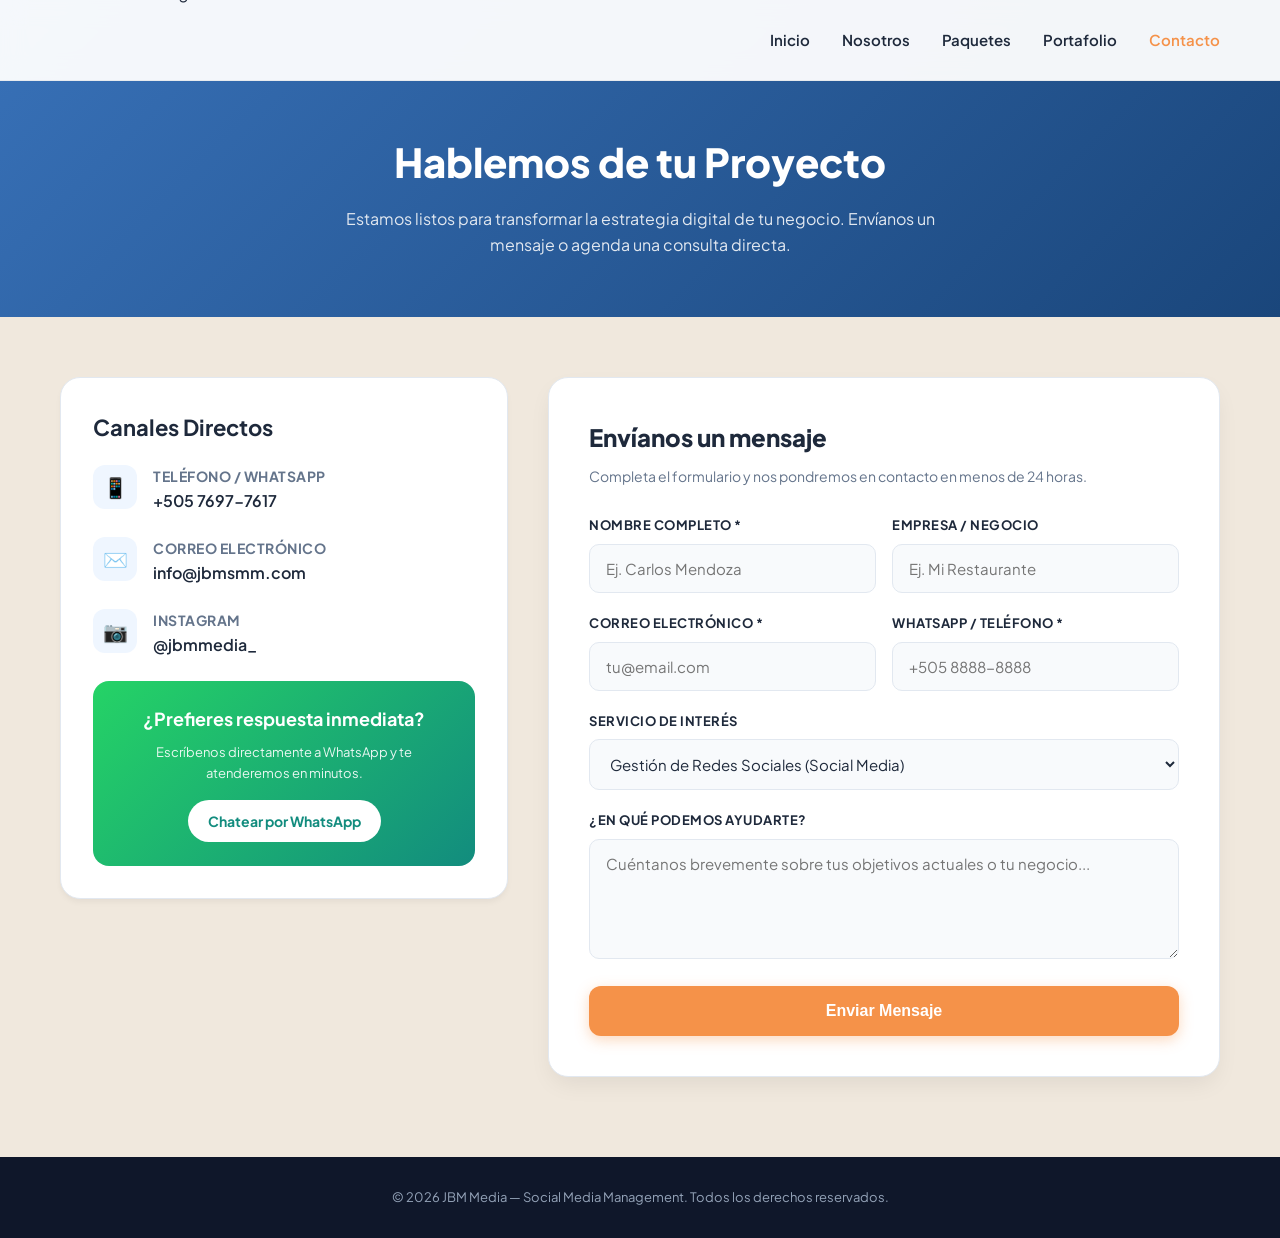
==== contacto.html @ c3848542 "Update contacto.html" ====
<!DOCTYPE html>
<html lang="es">
<head>
    <meta charset="UTF-8">
    <meta name="viewport" content="width=device-width, initial-scale=1.0, maximum-scale=1.0, user-scalable=no">
    <title>Contacto | JBM Media - Social Media Management</title>
    <!-- Google Fonts -->
    <link rel="preconnect" href="https://fonts.googleapis.com">
    <link rel="preconnect" href="https://fonts.gstatic.com" crossorigin>
    <link href="https://fonts.googleapis.com/css2?family=Plus+Jakarta+Sans:wght@300;400;500;600;700;800&display=swap" rel="stylesheet">
    
    <style>
        :root {
            --primary-blue: #3871B8;
            --dark-blue: #1A467B;
            --accent-orange: #F59249;
            --orange-hover: #E07A2E;
            --light-blue: #779FBF;
            --soft-cream: #FFFDD9;
            --sand-bg: #F0E8DD;
            --bg-white: #FFFFFF;
            --text-dark: #1E293B;
            --text-muted: #64748B;
            --shadow-sm: 0 4px 6px -1px rgba(0,0,0,0.05);
            --shadow-md: 0 10px 25px -5px rgba(0,0,0,0.08);
            --shadow-lg: 0 20px 30px -10px rgba(56, 113, 184, 0.15);
        }

        * {
            box-sizing: border-box;
            margin: 0;
            padding: 0;
        }

        html, body {
            width: 100%;
            max-width: 100%;
            overflow-x: hidden;
            scroll-behavior: smooth;
        }

        body {
            font-family: 'Plus Jakarta Sans', -apple-system, BlinkMacSystemFont, sans-serif;
            background-color: var(--sand-bg);
            color: var(--text-dark);
            line-height: 1.6;
        }

        a {
            text-decoration: none;
            color: inherit;
        }

        .container {
            width: 100%;
            max-width: 1200px;
            margin: 0 auto;
            padding: 0 20px;
        }

        /* NAVIGATION BAR */
        .navbar {
            background-color: rgba(255, 255, 255, 0.95);
            backdrop-filter: blur(12px);
            position: fixed;
            top: 0;
            left: 0;
            width: 100%;
            z-index: 1000;
            border-bottom: 1px solid rgba(0, 0, 0, 0.05);
            padding: 0;
            transition: all 0.4s ease-in-out;
        }

        .nav-container {
            display: flex;
            justify-content: space-between;
            align-items: center;
            height: 80px;
            transition: height 0.3s ease;
        }

        .brand-logo {
            display: flex;
            align-items: center;
            height: 100%;
            cursor: pointer;
        }

        .brand-logo img {
            height: 120px;
            width: auto;
            object-fit: contain;
            margin: -20px 0;
            transition: all 0.3s ease;
        }

        .nav-links {
            display: flex;
            gap: 32px;
            align-items: center;
            list-style: none;
        }

        .nav-links a {
            font-size: 15px;
            font-weight: 600;
            color: var(--text-dark);
            transition: all 0.3s ease;
        }

        .nav-links a:hover {
            color: var(--primary-blue);
        }

        .navbar.scrolled {
            background-color: rgba(26, 70, 123, 0.95);
            backdrop-filter: blur(10px);
            box-shadow: 0 4px 20px rgba(0, 0, 0, 0.2);
        }

        .navbar.scrolled .nav-container {
            height: 60px;
        }

        .navbar.scrolled .brand-logo img {
            height: 70px;
            margin: -5px 0;
        }

        .navbar.scrolled .nav-links a {
            color: #FFFFFF;
        }

        /* HERO HEADER */
        .contact-hero {
            background: linear-gradient(135deg, var(--primary-blue) 0%, var(--dark-blue) 100%);
            color: #FFFFFF;
            padding: 130px 0 60px;
            text-align: center;
        }

        .contact-hero h1 {
            font-size: 40px;
            font-weight: 800;
            margin-bottom: 12px;
        }

        .contact-hero p {
            font-size: 16px;
            color: #E2E8F0;
            max-width: 600px;
            margin: 0 auto;
        }

        /* CONTACT LAYOUT */
        .contact-section {
            padding: 60px 0 80px;
        }

        .contact-grid {
            display: grid;
            grid-template-columns: 1fr 1.5fr;
            gap: 40px;
            align-items: start;
        }

        .info-card {
            background-color: var(--bg-white);
            border-radius: 20px;
            padding: 32px;
            box-shadow: var(--shadow-sm);
            border: 1px solid #E2E8F0;
        }

        .info-card h3 {
            font-size: 22px;
            font-weight: 700;
            color: var(--text-dark);
            margin-bottom: 20px;
        }

        .info-item {
            display: flex;
            align-items: flex-start;
            gap: 16px;
            margin-bottom: 24px;
        }

        .info-icon {
            width: 44px;
            height: 44px;
            background-color: #EFF6FF;
            color: var(--primary-blue);
            border-radius: 12px;
            display: flex;
            align-items: center;
            justify-content: center;
            font-size: 20px;
            flex-shrink: 0;
        }

        .info-text h4 {
            font-size: 14px;
            color: var(--text-muted);
            text-transform: uppercase;
            letter-spacing: 0.5px;
        }

        .info-text a, .info-text p {
            font-size: 16px;
            font-weight: 600;
            color: var(--text-dark);
        }

        .info-text a:hover {
            color: var(--primary-blue);
        }

        .whatsapp-banner {
            background: linear-gradient(135deg, #25D366 0%, #128C7E 100%);
            color: #FFFFFF;
            padding: 24px;
            border-radius: 16px;
            margin-top: 24px;
            text-align: center;
        }

        .whatsapp-banner h4 {
            font-size: 18px;
            font-weight: 700;
            margin-bottom: 8px;
        }

        .whatsapp-banner p {
            font-size: 13px;
            margin-bottom: 16px;
            opacity: 0.9;
        }

        .btn-whatsapp {
            background-color: #FFFFFF;
            color: #128C7E;
            font-weight: 700;
            padding: 10px 20px;
            border-radius: 50px;
            display: inline-block;
            font-size: 14px;
            transition: transform 0.2s;
        }

        .btn-whatsapp:hover {
            transform: scale(1.03);
        }

        /* FORM */
        .form-card {
            background-color: var(--bg-white);
            border-radius: 20px;
            padding: 40px;
            box-shadow: var(--shadow-md);
            border: 1px solid #E2E8F0;
        }

        .form-card h3 {
            font-size: 24px;
            font-weight: 800;
            margin-bottom: 8px;
            color: var(--text-dark);
        }

        .form-card p {
            color: var(--text-muted);
            font-size: 14px;
            margin-bottom: 28px;
        }

        .form-group {
            margin-bottom: 20px;
        }

        .form-group label {
            display: block;
            font-size: 13px;
            font-weight: 700;
            color: var(--text-dark);
            margin-bottom: 8px;
            text-transform: uppercase;
            letter-spacing: 0.5px;
        }

        .form-control {
            width: 100%;
            padding: 14px 16px;
            border: 1.5px solid #E2E8F0;
            border-radius: 10px;
            font-size: 15px;
            font-family: inherit;
            color: var(--text-dark);
            background-color: #F8FAFC;
            transition: all 0.25s ease;
        }

        .form-control:focus {
            outline: none;
            border-color: var(--primary-blue);
            background-color: #FFFFFF;
            box-shadow: 0 0 0 4px rgba(56, 113, 184, 0.1);
        }

        textarea.form-control {
            resize: vertical;
            min-height: 120px;
        }

        .form-row {
            display: grid;
            grid-template-columns: 1fr 1fr;
            gap: 16px;
        }

        .btn-submit {
            width: 100%;
            background-color: var(--accent-orange);
            color: #FFFFFF;
            font-weight: 700;
            font-size: 16px;
            padding: 16px;
            border-radius: 12px;
            border: none;
            cursor: pointer;
            transition: all 0.25s ease;
            box-shadow: 0 4px 14px rgba(245, 146, 73, 0.35);
        }

        .btn-submit:hover {
            background-color: var(--orange-hover);
            transform: translateY(-2px);
        }

        /* FOOTER */
        .footer {
            background-color: #0F172A;
            color: #94A3B8;
            padding: 30px 0;
            font-size: 13px;
            text-align: center;
        }

        @media (max-width: 768px) {
            .contact-hero h1 { font-size: 28px; }
            .contact-grid { grid-template-columns: 1fr; gap: 24px; }
            .form-row { grid-template-columns: 1fr; }
            .nav-links { display: none; }
        }
    </style>
</head>
<body>

    <!-- NAVBAR -->
    <nav class="navbar">
        <div class="container nav-container">
            <!-- LOGO: CLIC REDIRIGE AL INICIO -->
            <a href="index.html" class="brand-logo">
                <img src="https://lh3.googleusercontent.com/d/1kuGjd7Asx6DBSkwkhBo2AFdy-rX-raOz" alt="JBM Media Logo">
            </a>
            <ul class="nav-links">
                <li><a href="index.html">Inicio</a></li>
                <li><a href="index.html#nosotros">Nosotros</a></li>
                <li><a href="paquetes.html">Paquetes</a></li>
                <li><a href="index.html#portafolio">Portafolio</a></li>
                <li><a href="contacto.html" style="color: var(--accent-orange);">Contacto</a></li>
            </ul>
        </div>
    </nav>

    <!-- HERO HEADER -->
    <section class="contact-hero">
        <div class="container">
            <h1>Hablemos de tu Proyecto</h1>
            <p>Estamos listos para transformar la estrategia digital de tu negocio. Envíanos un mensaje o agenda una consulta directa.</p>
        </div>
    </section>

    <!-- CONTACT MAIN SECTION -->
    <section class="contact-section">
        <div class="container">
            <div class="contact-grid">
                
                <!-- INFORMACIÓN -->
                <div class="info-card">
                    <h3>Canales Directos</h3>
                    
                    <div class="info-item">
                        <div class="info-icon">📱</div>
                        <div class="info-text">
                            <h4>Teléfono / WhatsApp</h4>
                            <a href="https://wa.me/50576977617" target="_blank">+505 7697-7617</a>
                        </div>
                    </div>

                    <div class="info-item">
                        <div class="info-icon">✉️</div>
                        <div class="info-text">
                            <h4>Correo Electrónico</h4>
                            <a href="mailto:info@jbmsmm.com">info@jbmsmm.com</a>
                        </div>
                    </div>

                    <div class="info-item">
                        <div class="info-icon">📷</div>
                        <div class="info-text">
                            <h4>Instagram</h4>
                            <a href="https://www.instagram.com/jbmmedia_/" target="_blank">@jbmmedia_</a>
                        </div>
                    </div>

                    <div class="whatsapp-banner">
                        <h4>¿Prefieres respuesta inmediata?</h4>
                        <p>Escríbenos directamente a WhatsApp y te atenderemos en minutos.</p>
                        <a href="https://wa.me/50576977617" target="_blank" class="btn-whatsapp">
                            Chatear por WhatsApp
                        </a>
                    </div>
                </div>

                <!-- FORMULARIO -->
                <div class="form-card">
                    <h3>Envíanos un mensaje</h3>
                    <p>Completa el formulario y nos pondremos en contacto en menos de 24 horas.</p>

                    <form action="https://formsubmit.co/info@jbmsmm.com" method="POST">
                        <input type="hidden" name="_captcha" value="false">
                        <input type="hidden" name="_subject" value="📩 Nuevo mensaje desde la Web de JBM Media">

                        <div class="form-row">
                            <div class="form-group">
                                <label for="nombre">Nombre Completo *</label>
                                <input type="text" id="nombre" name="Nombre" class="form-control" placeholder="Ej. Carlos Mendoza" required>
                            </div>
                            <div class="form-group">
                                <label for="empresa">Empresa / Negocio</label>
                                <input type="text" id="empresa" name="Empresa" class="form-control" placeholder="Ej. Mi Restaurante">
                            </div>
                        </div>

                        <div class="form-row">
                            <div class="form-group">
                                <label for="email">Correo Electrónico *</label>
                                <input type="email" id="email" name="Email" class="form-control" placeholder="tu@email.com" required>
                            </div>
                            <div class="form-group">
                                <label for="telefono">WhatsApp / Teléfono *</label>
                                <input type="tel" id="telefono" name="Telefono" class="form-control" placeholder="+505 8888-8888" required>
                            </div>
                        </div>

                        <div class="form-group">
                            <label for="servicio">Servicio de Interés</label>
                            <select id="servicio" name="Servicio" class="form-control">
                                <option value="Social Media Management">Gestión de Redes Sociales (Social Media)</option>
                                <option value="Produccion Audiovisual">Producción de Video & Reels</option>
                                <option value="Branding e Identidad">Branding & Diseño de Marca</option>
                                <option value="Asesoria Estrategica">Asesoría / Consultoría Digital</option>
                            </select>
                        </div>

                        <div class="form-group">
                            <label for="mensaje">¿En qué podemos ayudarte?</label>
                            <textarea id="mensaje" name="Mensaje" class="form-control" placeholder="Cuéntanos brevemente sobre tus objetivos actuales o tu negocio..."></textarea>
                        </div>

                        <button type="submit" class="btn-submit">Enviar Mensaje</button>
                    </form>
                </div>

            </div>
        </div>
    </section>

    <!-- FOOTER -->
    <footer class="footer">
        <div class="container">
            <p>© 2026 JBM Media — Social Media Management. Todos los derechos reservados.</p>
        </div>
    </footer>

    <script>
        window.addEventListener('scroll', () => {
            const navbar = document.querySelector('.navbar');
            if (window.scrollY > 40) {
                navbar.classList.add('scrolled');
            } else {
                navbar.classList.remove('scrolled');
            }
        });
    </script>
</body>
</html>
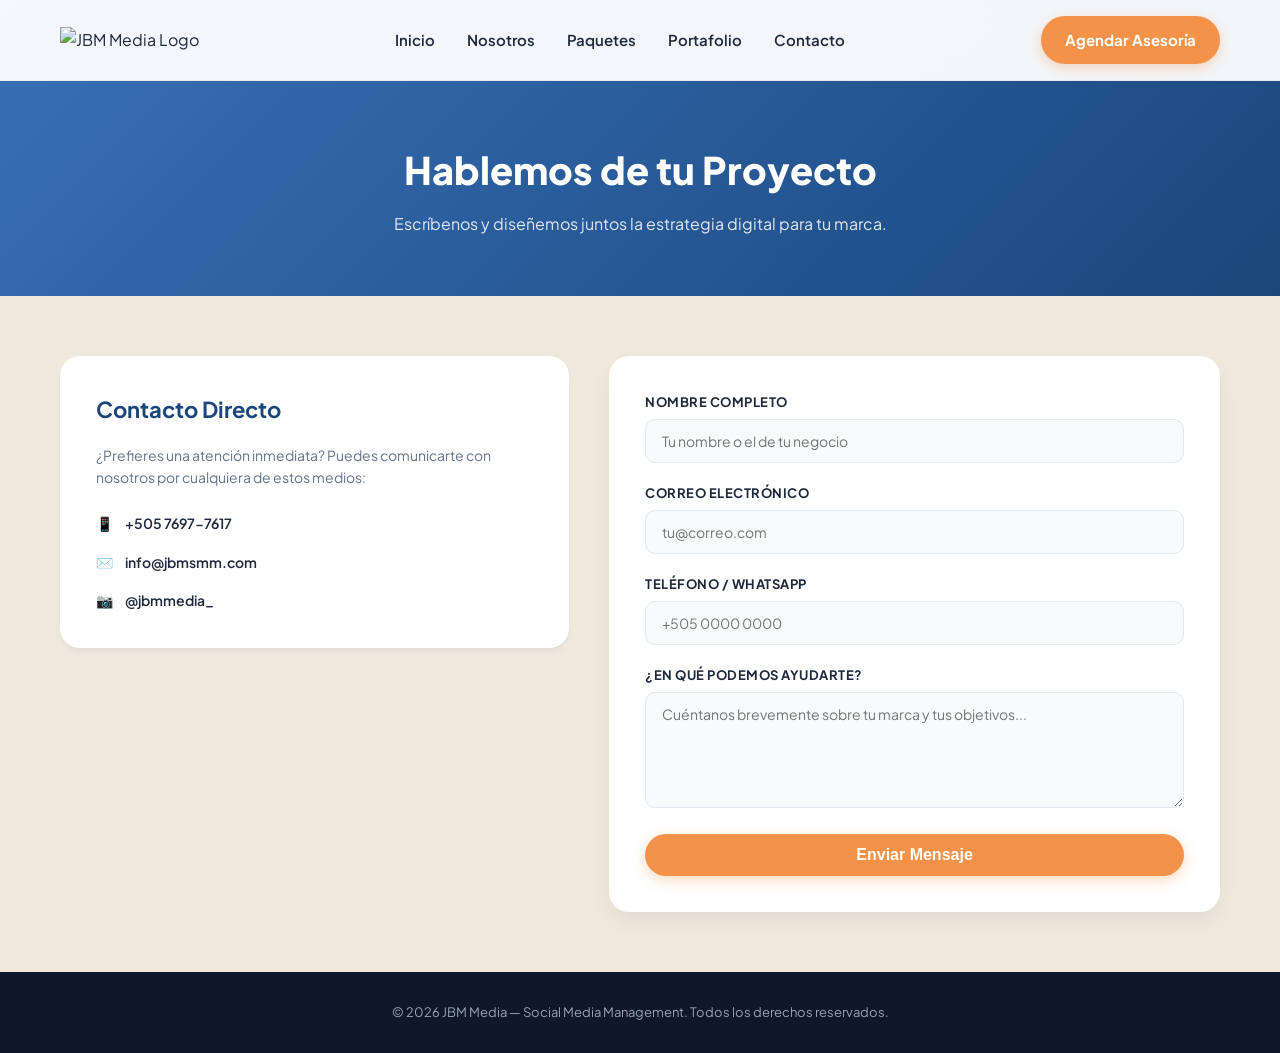
==== commit d0fb2eb7: "Update contacto.html" ====
--- a/contacto.html
+++ b/contacto.html
@@ -3,7 +3,7 @@
 <head>
     <meta charset="UTF-8">
     <meta name="viewport" content="width=device-width, initial-scale=1.0, maximum-scale=1.0, user-scalable=no">
-    <title>Contacto | JBM Media - Social Media Management</title>
+    <title>Contacto | JBM Media</title>
     <!-- Google Fonts -->
     <link rel="preconnect" href="https://fonts.googleapis.com">
     <link rel="preconnect" href="https://fonts.gstatic.com" crossorigin>
@@ -58,7 +58,7 @@
             padding: 0 20px;
         }
 
-        /* NAVIGATION BAR */
+        /* NAVBAR */
         .navbar {
             background-color: rgba(255, 255, 255, 0.95);
             backdrop-filter: blur(12px);
@@ -68,7 +68,6 @@
             width: 100%;
             z-index: 1000;
             border-bottom: 1px solid rgba(0, 0, 0, 0.05);
-            padding: 0;
             transition: all 0.4s ease-in-out;
         }
 
@@ -80,13 +79,6 @@
             transition: height 0.3s ease;
         }
 
-        .brand-logo {
-            display: flex;
-            align-items: center;
-            height: 100%;
-            cursor: pointer;
-        }
-
         .brand-logo img {
             height: 120px;
             width: auto;
@@ -115,164 +107,105 @@
 
         .navbar.scrolled {
             background-color: rgba(26, 70, 123, 0.95);
-            backdrop-filter: blur(10px);
             box-shadow: 0 4px 20px rgba(0, 0, 0, 0.2);
         }
 
-        .navbar.scrolled .nav-container {
-            height: 60px;
-        }
-
-        .navbar.scrolled .brand-logo img {
-            height: 70px;
-            margin: -5px 0;
-        }
-
-        .navbar.scrolled .nav-links a {
+        .navbar.scrolled .nav-container { height: 60px; }
+        .navbar.scrolled .brand-logo img { height: 70px; margin: -5px 0; }
+        .navbar.scrolled .nav-links a { color: #FFFFFF; font-size: 14px; }
+
+        /* BUTTONS */
+        .btn {
+            display: inline-flex;
+            align-items: center;
+            justify-content: center;
+            gap: 8px;
+            padding: 12px 24px;
+            border-radius: 50px;
+            font-weight: 700;
+            font-size: 15px;
+            transition: all 0.25s ease;
+            cursor: pointer;
+            border: none;
+        }
+
+        .btn-primary {
+            background-color: var(--accent-orange);
             color: #FFFFFF;
-        }
-
-        /* HERO HEADER */
-        .contact-hero {
+            box-shadow: 0 4px 14px rgba(245, 146, 73, 0.35);
+        }
+
+        .btn-primary:hover {
+            background-color: var(--orange-hover);
+            transform: translateY(-2px);
+        }
+
+        /* HEADER SECTION */
+        .page-header {
             background: linear-gradient(135deg, var(--primary-blue) 0%, var(--dark-blue) 100%);
             color: #FFFFFF;
-            padding: 130px 0 60px;
+            padding: 140px 0 60px;
             text-align: center;
         }
 
-        .contact-hero h1 {
-            font-size: 40px;
+        .page-header h1 {
+            font-size: 38px;
             font-weight: 800;
-            margin-bottom: 12px;
-        }
-
-        .contact-hero p {
+            margin-bottom: 10px;
+        }
+
+        .page-header p {
             font-size: 16px;
             color: #E2E8F0;
-            max-width: 600px;
-            margin: 0 auto;
-        }
-
-        /* CONTACT LAYOUT */
-        .contact-section {
-            padding: 60px 0 80px;
-        }
-
-        .contact-grid {
+        }
+
+        /* FORM & CONTACT CONTAINER */
+        .contact-wrapper {
             display: grid;
-            grid-template-columns: 1fr 1.5fr;
+            grid-template-columns: 1fr 1.2fr;
             gap: 40px;
-            align-items: start;
-        }
-
-        .info-card {
-            background-color: var(--bg-white);
+            padding: 60px 0;
+        }
+
+        .contact-info-card {
+            background: var(--bg-white);
+            padding: 36px;
             border-radius: 20px;
-            padding: 32px;
             box-shadow: var(--shadow-sm);
-            border: 1px solid #E2E8F0;
-        }
-
-        .info-card h3 {
+            height: fit-content;
+        }
+
+        .contact-info-card h3 {
             font-size: 22px;
-            font-weight: 700;
-            color: var(--text-dark);
-            margin-bottom: 20px;
+            color: var(--dark-blue);
+            margin-bottom: 16px;
+        }
+
+        .contact-info-card p {
+            color: var(--text-muted);
+            margin-bottom: 24px;
+            font-size: 14px;
+        }
+
+        .info-list {
+            display: flex;
+            flex-direction: column;
+            gap: 16px;
         }
 
         .info-item {
             display: flex;
-            align-items: flex-start;
-            gap: 16px;
-            margin-bottom: 24px;
-        }
-
-        .info-icon {
-            width: 44px;
-            height: 44px;
-            background-color: #EFF6FF;
-            color: var(--primary-blue);
-            border-radius: 12px;
-            display: flex;
             align-items: center;
-            justify-content: center;
-            font-size: 20px;
-            flex-shrink: 0;
-        }
-
-        .info-text h4 {
+            gap: 12px;
+            font-weight: 600;
             font-size: 14px;
-            color: var(--text-muted);
-            text-transform: uppercase;
-            letter-spacing: 0.5px;
-        }
-
-        .info-text a, .info-text p {
-            font-size: 16px;
-            font-weight: 600;
-            color: var(--text-dark);
-        }
-
-        .info-text a:hover {
-            color: var(--primary-blue);
-        }
-
-        .whatsapp-banner {
-            background: linear-gradient(135deg, #25D366 0%, #128C7E 100%);
-            color: #FFFFFF;
-            padding: 24px;
-            border-radius: 16px;
-            margin-top: 24px;
-            text-align: center;
-        }
-
-        .whatsapp-banner h4 {
-            font-size: 18px;
-            font-weight: 700;
-            margin-bottom: 8px;
-        }
-
-        .whatsapp-banner p {
-            font-size: 13px;
-            margin-bottom: 16px;
-            opacity: 0.9;
-        }
-
-        .btn-whatsapp {
-            background-color: #FFFFFF;
-            color: #128C7E;
-            font-weight: 700;
-            padding: 10px 20px;
-            border-radius: 50px;
-            display: inline-block;
-            font-size: 14px;
-            transition: transform 0.2s;
-        }
-
-        .btn-whatsapp:hover {
-            transform: scale(1.03);
-        }
-
-        /* FORM */
+        }
+
         .form-card {
-            background-color: var(--bg-white);
+            background: var(--bg-white);
+            padding: 36px;
             border-radius: 20px;
-            padding: 40px;
             box-shadow: var(--shadow-md);
-            border: 1px solid #E2E8F0;
-        }
-
-        .form-card h3 {
-            font-size: 24px;
-            font-weight: 800;
-            margin-bottom: 8px;
-            color: var(--text-dark);
-        }
-
-        .form-card p {
-            color: var(--text-muted);
-            font-size: 14px;
-            margin-bottom: 28px;
         }
 
         .form-group {
@@ -284,58 +217,30 @@
             font-size: 13px;
             font-weight: 700;
             color: var(--text-dark);
-            margin-bottom: 8px;
+            margin-bottom: 6px;
             text-transform: uppercase;
             letter-spacing: 0.5px;
         }
 
-        .form-control {
+        .form-group input,
+        .form-group textarea {
             width: 100%;
-            padding: 14px 16px;
+            padding: 12px 16px;
             border: 1.5px solid #E2E8F0;
             border-radius: 10px;
-            font-size: 15px;
             font-family: inherit;
+            font-size: 14px;
             color: var(--text-dark);
             background-color: #F8FAFC;
-            transition: all 0.25s ease;
-        }
-
-        .form-control:focus {
+            transition: all 0.3s ease;
+        }
+
+        .form-group input:focus,
+        .form-group textarea:focus {
             outline: none;
             border-color: var(--primary-blue);
             background-color: #FFFFFF;
-            box-shadow: 0 0 0 4px rgba(56, 113, 184, 0.1);
-        }
-
-        textarea.form-control {
-            resize: vertical;
-            min-height: 120px;
-        }
-
-        .form-row {
-            display: grid;
-            grid-template-columns: 1fr 1fr;
-            gap: 16px;
-        }
-
-        .btn-submit {
-            width: 100%;
-            background-color: var(--accent-orange);
-            color: #FFFFFF;
-            font-weight: 700;
-            font-size: 16px;
-            padding: 16px;
-            border-radius: 12px;
-            border: none;
-            cursor: pointer;
-            transition: all 0.25s ease;
-            box-shadow: 0 4px 14px rgba(245, 146, 73, 0.35);
-        }
-
-        .btn-submit:hover {
-            background-color: var(--orange-hover);
-            transform: translateY(-2px);
+            box-shadow: 0 0 0 3px rgba(56, 113, 184, 0.15);
         }
 
         /* FOOTER */
@@ -348,10 +253,10 @@
         }
 
         @media (max-width: 768px) {
-            .contact-hero h1 { font-size: 28px; }
-            .contact-grid { grid-template-columns: 1fr; gap: 24px; }
-            .form-row { grid-template-columns: 1fr; }
             .nav-links { display: none; }
+            .contact-wrapper { grid-template-columns: 1fr; gap: 24px; }
+            .contact-info-card, .form-card { padding: 24px; }
+            .page-header h1 { font-size: 28px; }
         }
     </style>
 </head>
@@ -360,7 +265,6 @@
     <!-- NAVBAR -->
     <nav class="navbar">
         <div class="container nav-container">
-            <!-- LOGO: CLIC REDIRIGE AL INICIO -->
             <a href="index.html" class="brand-logo">
                 <img src="https://lh3.googleusercontent.com/d/1kuGjd7Asx6DBSkwkhBo2AFdy-rX-raOz" alt="JBM Media Logo">
             </a>
@@ -369,114 +273,78 @@
                 <li><a href="index.html#nosotros">Nosotros</a></li>
                 <li><a href="paquetes.html">Paquetes</a></li>
                 <li><a href="index.html#portafolio">Portafolio</a></li>
-                <li><a href="contacto.html" style="color: var(--accent-orange);">Contacto</a></li>
+                <li><a href="contacto.html">Contacto</a></li>
             </ul>
+            <a href="contacto.html" class="btn btn-primary">Agendar Asesoría</a>
         </div>
     </nav>
 
-    <!-- HERO HEADER -->
-    <section class="contact-hero">
+    <!-- HEADER -->
+    <header class="page-header">
         <div class="container">
             <h1>Hablemos de tu Proyecto</h1>
-            <p>Estamos listos para transformar la estrategia digital de tu negocio. Envíanos un mensaje o agenda una consulta directa.</p>
+            <p>Escríbenos y diseñemos juntos la estrategia digital para tu marca.</p>
         </div>
-    </section>
-
-    <!-- CONTACT MAIN SECTION -->
-    <section class="contact-section">
-        <div class="container">
-            <div class="contact-grid">
+    </header>
+
+    <!-- MAIN CONTACT SECTION -->
+    <main class="container">
+        <div class="contact-wrapper">
+            
+            <!-- DATOS DE CONTACTO -->
+            <div class="contact-info-card">
+                <h3>Contacto Directo</h3>
+                <p>¿Prefieres una atención inmediata? Puedes comunicarte con nosotros por cualquiera de estos medios:</p>
                 
-                <!-- INFORMACIÓN -->
-                <div class="info-card">
-                    <h3>Canales Directos</h3>
+                <div class="info-list">
+                    <a href="https://wa.me/50576977617" target="_blank" class="info-item">
+                        <span>📱</span> +505 7697-7617
+                    </a>
+                    <a href="mailto:info@jbmsmm.com" class="info-item">
+                        <span>✉️</span> info@jbmsmm.com
+                    </a>
+                    <a href="https://www.instagram.com/jbmmedia_/" target="_blank" class="info-item">
+                        <span>📷</span> @jbmmedia_
+                    </a>
+                </div>
+            </div>
+
+            <!-- FORMULARIO DE FORMSUBMIT -->
+            <div class="form-card">
+                <form action="https://formsubmit.co/info@jbmsmm.com" method="POST">
                     
-                    <div class="info-item">
-                        <div class="info-icon">📱</div>
-                        <div class="info-text">
-                            <h4>Teléfono / WhatsApp</h4>
-                            <a href="https://wa.me/50576977617" target="_blank">+505 7697-7617</a>
-                        </div>
+                    <!-- CONFIGURACIÓN DE REDIRECCIÓN Y CAPTCHA -->
+                    <input type="hidden" name="_next" value="https://www.jbmsmm.com/">
+                    <input type="hidden" name="_captcha" value="false">
+
+                    <div class="form-group">
+                        <label for="nombre">Nombre Completo</label>
+                        <input type="text" id="nombre" name="Nombre" placeholder="Tu nombre o el de tu negocio" required>
                     </div>
 
-                    <div class="info-item">
-                        <div class="info-icon">✉️</div>
-                        <div class="info-text">
-                            <h4>Correo Electrónico</h4>
-                            <a href="mailto:info@jbmsmm.com">info@jbmsmm.com</a>
-                        </div>
+                    <div class="form-group">
+                        <label for="email">Correo Electrónico</label>
+                        <input type="email" id="email" name="Correo" placeholder="tu@correo.com" required>
                     </div>
 
-                    <div class="info-item">
-                        <div class="info-icon">📷</div>
-                        <div class="info-text">
-                            <h4>Instagram</h4>
-                            <a href="https://www.instagram.com/jbmmedia_/" target="_blank">@jbmmedia_</a>
-                        </div>
+                    <div class="form-group">
+                        <label for="telefono">Teléfono / WhatsApp</label>
+                        <input type="tel" id="telefono" name="Telefono" placeholder="+505 0000 0000">
                     </div>
 
-                    <div class="whatsapp-banner">
-                        <h4>¿Prefieres respuesta inmediata?</h4>
-                        <p>Escríbenos directamente a WhatsApp y te atenderemos en minutos.</p>
-                        <a href="https://wa.me/50576977617" target="_blank" class="btn-whatsapp">
-                            Chatear por WhatsApp
-                        </a>
+                    <div class="form-group">
+                        <label for="mensaje">¿En qué podemos ayudarte?</label>
+                        <textarea id="mensaje" name="Mensaje" rows="5" placeholder="Cuéntanos brevemente sobre tu marca y tus objetivos..." required></textarea>
                     </div>
-                </div>
-
-                <!-- FORMULARIO -->
-                <div class="form-card">
-                    <h3>Envíanos un mensaje</h3>
-                    <p>Completa el formulario y nos pondremos en contacto en menos de 24 horas.</p>
-
-                    <form action="https://formsubmit.co/info@jbmsmm.com" method="POST">
-                        <input type="hidden" name="_captcha" value="false">
-                        <input type="hidden" name="_subject" value="📩 Nuevo mensaje desde la Web de JBM Media">
-
-                        <div class="form-row">
-                            <div class="form-group">
-                                <label for="nombre">Nombre Completo *</label>
-                                <input type="text" id="nombre" name="Nombre" class="form-control" placeholder="Ej. Carlos Mendoza" required>
-                            </div>
-                            <div class="form-group">
-                                <label for="empresa">Empresa / Negocio</label>
-                                <input type="text" id="empresa" name="Empresa" class="form-control" placeholder="Ej. Mi Restaurante">
-                            </div>
-                        </div>
-
-                        <div class="form-row">
-                            <div class="form-group">
-                                <label for="email">Correo Electrónico *</label>
-                                <input type="email" id="email" name="Email" class="form-control" placeholder="tu@email.com" required>
-                            </div>
-                            <div class="form-group">
-                                <label for="telefono">WhatsApp / Teléfono *</label>
-                                <input type="tel" id="telefono" name="Telefono" class="form-control" placeholder="+505 8888-8888" required>
-                            </div>
-                        </div>
-
-                        <div class="form-group">
-                            <label for="servicio">Servicio de Interés</label>
-                            <select id="servicio" name="Servicio" class="form-control">
-                                <option value="Social Media Management">Gestión de Redes Sociales (Social Media)</option>
-                                <option value="Produccion Audiovisual">Producción de Video & Reels</option>
-                                <option value="Branding e Identidad">Branding & Diseño de Marca</option>
-                                <option value="Asesoria Estrategica">Asesoría / Consultoría Digital</option>
-                            </select>
-                        </div>
-
-                        <div class="form-group">
-                            <label for="mensaje">¿En qué podemos ayudarte?</label>
-                            <textarea id="mensaje" name="Mensaje" class="form-control" placeholder="Cuéntanos brevemente sobre tus objetivos actuales o tu negocio..."></textarea>
-                        </div>
-
-                        <button type="submit" class="btn-submit">Enviar Mensaje</button>
-                    </form>
-                </div>
-
+
+                    <button type="submit" class="btn btn-primary" style="width: 100%; font-size: 16px;">
+                        Enviar Mensaje
+                    </button>
+                </form>
             </div>
+
         </div>
-    </section>
+    </main>
 
     <!-- FOOTER -->
     <footer class="footer">
@@ -485,10 +353,11 @@
         </div>
     </footer>
 
+    <!-- NAVBAR SCROLL SCRIPT -->
     <script>
         window.addEventListener('scroll', () => {
             const navbar = document.querySelector('.navbar');
-            if (window.scrollY > 40) {
+            if (window.scrollY > 50) {
                 navbar.classList.add('scrolled');
             } else {
                 navbar.classList.remove('scrolled');
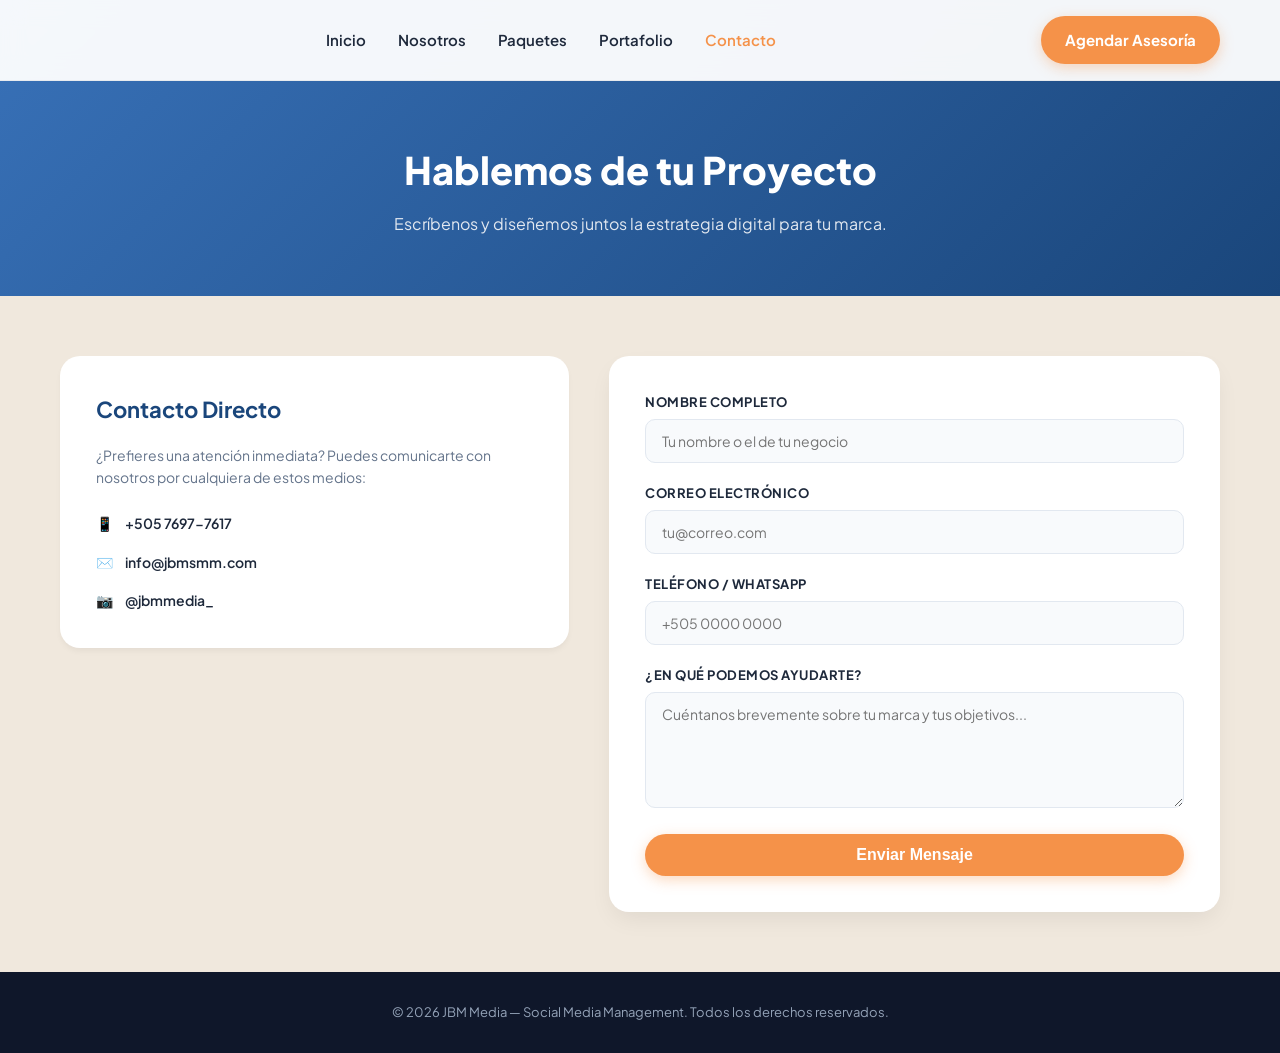
==== commit 7231755e: "Update contacto.html" ====
--- a/contacto.html
+++ b/contacto.html
@@ -79,6 +79,13 @@
             transition: height 0.3s ease;
         }
 
+        .brand-logo {
+            display: flex;
+            align-items: center;
+            height: 100%;
+            cursor: pointer;
+        }
+
         .brand-logo img {
             height: 120px;
             width: auto;
@@ -107,7 +114,9 @@
 
         .navbar.scrolled {
             background-color: rgba(26, 70, 123, 0.95);
+            backdrop-filter: blur(10px);
             box-shadow: 0 4px 20px rgba(0, 0, 0, 0.2);
+            border-bottom: 1px solid rgba(255, 255, 255, 0.1);
         }
 
         .navbar.scrolled .nav-container { height: 60px; }
@@ -252,8 +261,14 @@
             text-align: center;
         }
 
+        @media (max-width: 992px) {
+            .nav-links { display: none; }
+            .nav-container { height: 65px; }
+            .brand-logo img { height: 70px; margin: 0; }
+            .btn-primary { font-size: 12px; padding: 8px 16px; }
+        }
+
         @media (max-width: 768px) {
-            .nav-links { display: none; }
             .contact-wrapper { grid-template-columns: 1fr; gap: 24px; }
             .contact-info-card, .form-card { padding: 24px; }
             .page-header h1 { font-size: 28px; }
@@ -266,14 +281,14 @@
     <nav class="navbar">
         <div class="container nav-container">
             <a href="index.html" class="brand-logo">
-                <img src="https://lh3.googleusercontent.com/d/1kuGjd7Asx6DBSkwkhBo2AFdy-rX-raOz" alt="JBM Media Logo">
+                <img id="main-logo" src="https://lh3.googleusercontent.com/d/1kuGjd7Asx6DBSkwkhBo2AFdy-rX-raOz" alt="JBM Media Logo">
             </a>
             <ul class="nav-links">
                 <li><a href="index.html">Inicio</a></li>
                 <li><a href="index.html#nosotros">Nosotros</a></li>
                 <li><a href="paquetes.html">Paquetes</a></li>
                 <li><a href="index.html#portafolio">Portafolio</a></li>
-                <li><a href="contacto.html">Contacto</a></li>
+                <li><a href="contacto.html" style="color: var(--accent-orange);">Contacto</a></li>
             </ul>
             <a href="contacto.html" class="btn btn-primary">Agendar Asesoría</a>
         </div>
@@ -353,16 +368,36 @@
         </div>
     </footer>
 
-    <!-- NAVBAR SCROLL SCRIPT -->
+    <!-- LOGO DYNAMIC SWAP & NAVBAR SCROLL SCRIPT -->
     <script>
-        window.addEventListener('scroll', () => {
-            const navbar = document.querySelector('.navbar');
-            if (window.scrollY > 50) {
+        const navbar = document.querySelector('.navbar');
+        const logoImg = document.getElementById('main-logo');
+        
+        // URLs de los Logos
+        const defaultLogo = "https://lh3.googleusercontent.com/d/1kuGjd7Asx6DBSkwkhBo2AFdy-rX-raOz";
+        const whiteLogo = "https://lh3.googleusercontent.com/d/1MGDi2Pj3Pfm01IQtnaLCtCqAbn_V45s0";
+
+        function handleNavbarState() {
+            const isScrolled = window.scrollY > 40;
+            const isMobile = window.innerWidth <= 992;
+
+            if (isScrolled) {
                 navbar.classList.add('scrolled');
             } else {
                 navbar.classList.remove('scrolled');
             }
-        });
+
+            // Cambia a logo blanco al hacer scroll o estar en resolución móvil
+            if (isScrolled || isMobile) {
+                logoImg.src = whiteLogo;
+            } else {
+                logoImg.src = defaultLogo;
+            }
+        }
+
+        window.addEventListener('scroll', handleNavbarState);
+        window.addEventListener('resize', handleNavbarState);
+        document.addEventListener('DOMContentLoaded', handleNavbarState);
     </script>
 </body>
 </html>
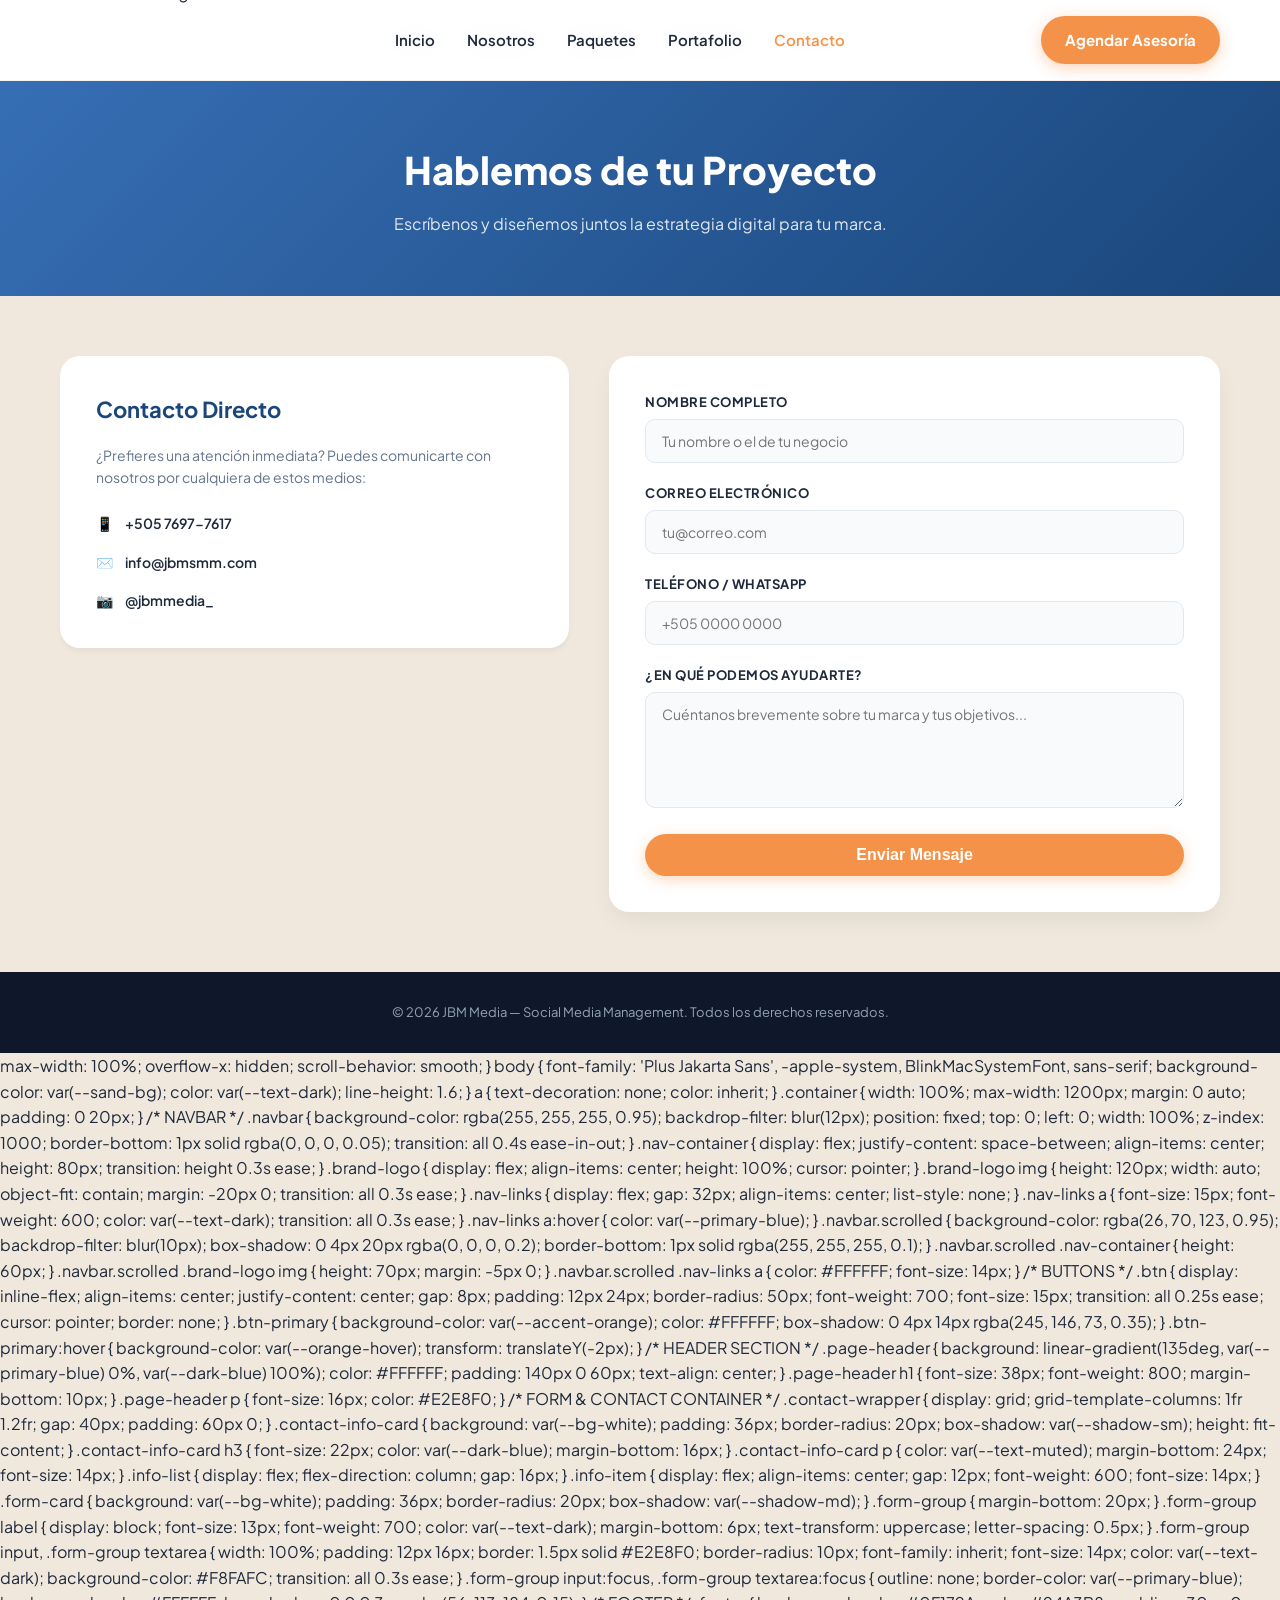
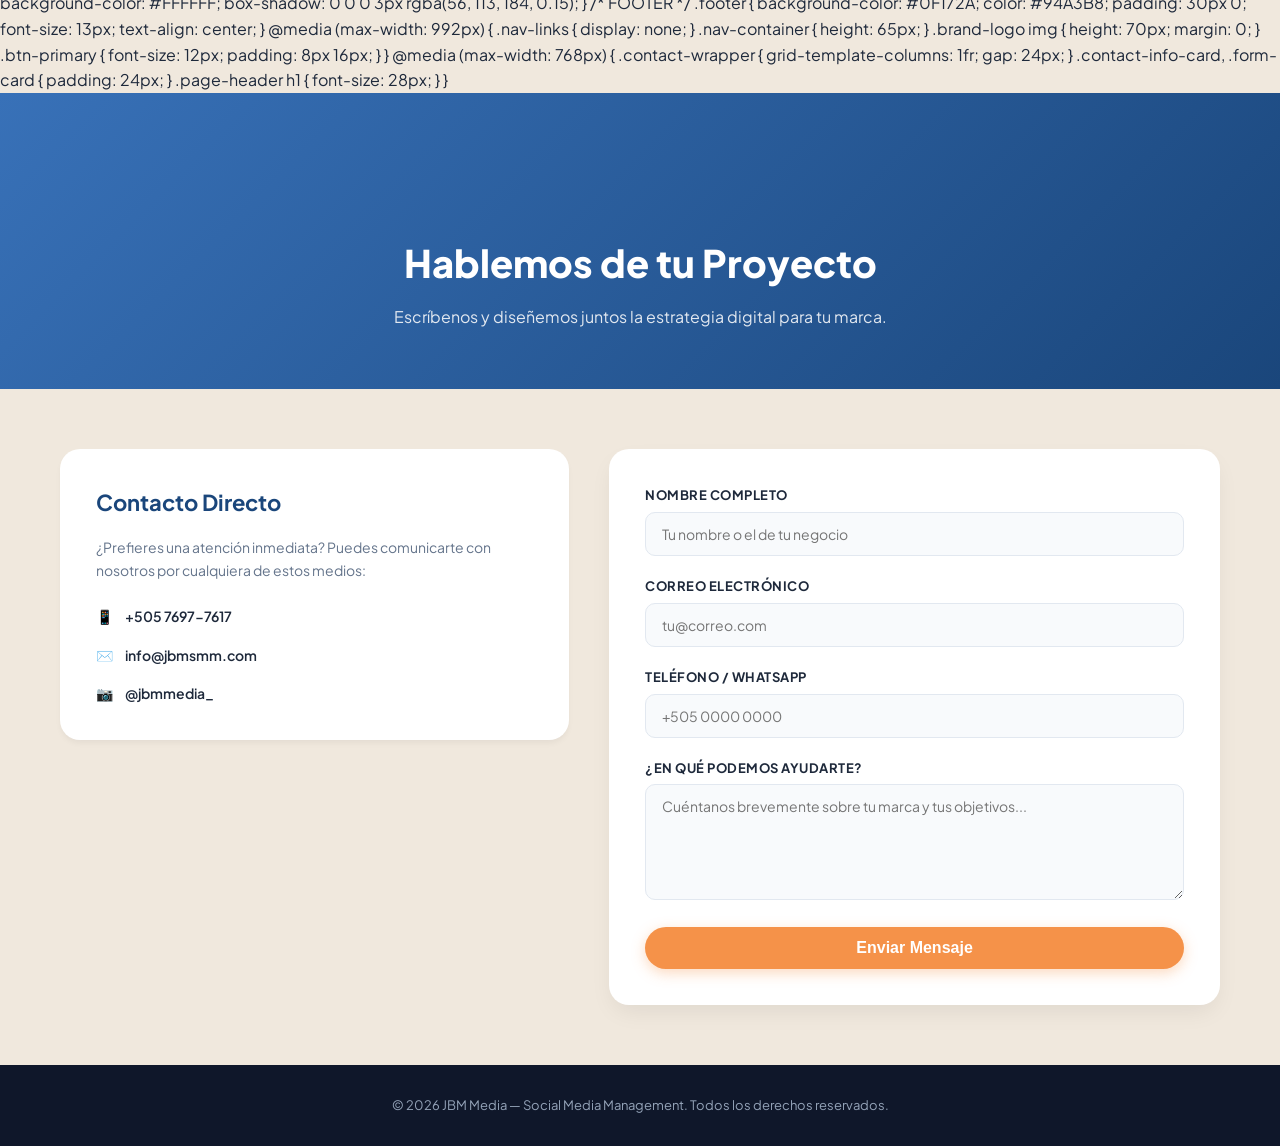
==== commit 66d77c71: "Implement plan selection alert in contacto.html Added styles and functionality for a selected plan a" ====
--- a/contacto.html
+++ b/contacto.html
@@ -252,6 +252,24 @@
             box-shadow: 0 0 0 3px rgba(56, 113, 184, 0.15);
         }
 
+        /* ESTILO PARA ALERTA DE PLAN SELECCIONADO */
+        .plan-selected-alert {
+            display: none;
+            background-color: var(--soft-cream);
+            border: 1.5px solid var(--accent-orange);
+            border-radius: 12px;
+            padding: 14px 18px;
+            margin-bottom: 20px;
+            color: var(--dark-blue);
+            font-size: 14px;
+            font-weight: 600;
+        }
+
+        .plan-selected-alert span {
+            color: var(--accent-orange);
+            font-weight: 800;
+        }
+
         /* FOOTER */
         .footer {
             background-color: #0F172A;
@@ -326,6 +344,409 @@
 
             <!-- FORMULARIO DE FORMSUBMIT -->
             <div class="form-card">
+                
+                <!-- ALERTA DE PLAN SELECCIONADO (Aparece automáticamente si viene de paquetes.html) -->
+                <div id="planAlert" class="plan-selected-alert">
+                    📌 Has seleccionado el plan: <span id="planNameText"></span>
+                </div>
+
+                <form action="https://formsubmit.co/info@jbmsmm.com" method="POST">
+                    
+                    <!-- CONFIGURACIÓN DE REDIRECCIÓN Y CAPTCHA -->
+                    <input type="hidden" name="_next" value="https://www.jbmsmm.com/">
+                    <input type="hidden" name="_captcha" value="false">
+
+                    <!-- CAMPO OCULTO QUE RECIBE EL PLAN PARA FORMSUBMIT -->
+                    <input type="hidden" id="planInputHidden" name="Plan_Seleccionado" value="General">
+
+                    <div class="form-group">
+                        <label for="nombre">Nombre Completo</label>
+                        <input type="text" id="nombre" name="Nombre" placeholder="Tu nombre o el de tu negocio" required>
+                    </div>
+
+                    <div class="form-group">
+                        <label for="email">Correo Electrónico</label>
+                        <input type="email" id="email" name="Correo" placeholder="tu@correo.com" required>
+                    </div>
+
+                    <div class="form-group">
+                        <label for="telefono">Teléfono / WhatsApp</label>
+                        <input type="tel" id="telefono" name="Telefono" placeholder="+505 0000 0000">
+                    </div>
+
+                    <div class="form-group">
+                        <label for="mensaje">¿En qué podemos ayudarte?</label>
+                        <textarea id="mensaje" name="Mensaje" rows="5" placeholder="Cuéntanos brevemente sobre tu marca y tus objetivos..." required></textarea>
+                    </div>
+
+                    <button type="submit" class="btn btn-primary" style="width: 100%; font-size: 16px;">
+                        Enviar Mensaje
+                    </button>
+                </form>
+            </div>
+
+        </div>
+    </main>
+
+    <!-- FOOTER -->
+    <footer class="footer">
+        <div class="container">
+            <p>© 2026 JBM Media — Social Media Management. Todos los derechos reservados.</p>
+        </div>
+    </footer>
+
+    <!-- LOGO DYNAMIC SWAP, NAVBAR SCROLL & PARÁMETROS URL -->
+    <script>
+        const navbar = document.querySelector('.navbar');
+        const logoImg = document.getElementById('main-logo');
+        
+        const defaultLogo = "https://lh3.googleusercontent.com/d/1kuGjd7Asx6DBSkwkhBo2AFdy-rX-raOz";
+        const whiteLogo = "https://lh3.googleusercontent.com/d/1MGDi2Pj3Pfm01IQtnaLCtCqAbn_V45s0";
+
+        function handleNavbarState() {
+            const isScrolled = window.scrollY > 40;
+            const isMobile = window.innerWidth <= 992;
+
+            if (isScrolled) {
+                navbar.classList.add('scrolled');
+            } else {
+                navbar.classList.remove('scrolled');
+            }
+
+            if (isScrolled || isMobile) {
+                logoImg.src = whiteLogo;
+            } else {
+                logoImg.src = defaultLogo;
+            }
+        }
+
+        // Detección automática del plan seleccionado desde la URL
+        function checkPlanQueryParam() {
+            const urlParams = new URLSearchParams(window.location.search);
+            const plan = urlParams.get('plan');
+
+            if (plan) {
+                const planAlert = document.getElementById('planAlert');
+                const planNameText = document.getElementById('planNameText');
+                const mensajeArea = document.getElementById('mensaje');
+                const planInputHidden = document.getElementById('planInputHidden');
+
+                // Mostrar el aviso visual sobre el formulario
+                planNameText.textContent = plan;
+                planAlert.style.display = 'block';
+
+                // Asignar el valor al campo oculto para el correo
+                if (planInputHidden) {
+                    planInputHidden.value = plan;
+                }
+
+                // Escribir un mensaje por defecto en el Textarea
+                if (mensajeArea && !mensajeArea.value) {
+                    mensajeArea.value = `¡Hola! Me gustaría contratar/recibir información sobre el plan: ${plan}.`;
+                }
+            }
+        }
+
+        window.addEventListener('scroll', handleNavbarState);
+        window.addEventListener('resize', handleNavbarState);
+        document.addEventListener('DOMContentLoaded', () => {
+            handleNavbarState();
+            checkPlanQueryParam();
+        });
+    </script>
+</body>
+</html>            max-width: 100%;
+            overflow-x: hidden;
+            scroll-behavior: smooth;
+        }
+
+        body {
+            font-family: 'Plus Jakarta Sans', -apple-system, BlinkMacSystemFont, sans-serif;
+            background-color: var(--sand-bg);
+            color: var(--text-dark);
+            line-height: 1.6;
+        }
+
+        a {
+            text-decoration: none;
+            color: inherit;
+        }
+
+        .container {
+            width: 100%;
+            max-width: 1200px;
+            margin: 0 auto;
+            padding: 0 20px;
+        }
+
+        /* NAVBAR */
+        .navbar {
+            background-color: rgba(255, 255, 255, 0.95);
+            backdrop-filter: blur(12px);
+            position: fixed;
+            top: 0;
+            left: 0;
+            width: 100%;
+            z-index: 1000;
+            border-bottom: 1px solid rgba(0, 0, 0, 0.05);
+            transition: all 0.4s ease-in-out;
+        }
+
+        .nav-container {
+            display: flex;
+            justify-content: space-between;
+            align-items: center;
+            height: 80px;
+            transition: height 0.3s ease;
+        }
+
+        .brand-logo {
+            display: flex;
+            align-items: center;
+            height: 100%;
+            cursor: pointer;
+        }
+
+        .brand-logo img {
+            height: 120px;
+            width: auto;
+            object-fit: contain;
+            margin: -20px 0;
+            transition: all 0.3s ease;
+        }
+
+        .nav-links {
+            display: flex;
+            gap: 32px;
+            align-items: center;
+            list-style: none;
+        }
+
+        .nav-links a {
+            font-size: 15px;
+            font-weight: 600;
+            color: var(--text-dark);
+            transition: all 0.3s ease;
+        }
+
+        .nav-links a:hover {
+            color: var(--primary-blue);
+        }
+
+        .navbar.scrolled {
+            background-color: rgba(26, 70, 123, 0.95);
+            backdrop-filter: blur(10px);
+            box-shadow: 0 4px 20px rgba(0, 0, 0, 0.2);
+            border-bottom: 1px solid rgba(255, 255, 255, 0.1);
+        }
+
+        .navbar.scrolled .nav-container { height: 60px; }
+        .navbar.scrolled .brand-logo img { height: 70px; margin: -5px 0; }
+        .navbar.scrolled .nav-links a { color: #FFFFFF; font-size: 14px; }
+
+        /* BUTTONS */
+        .btn {
+            display: inline-flex;
+            align-items: center;
+            justify-content: center;
+            gap: 8px;
+            padding: 12px 24px;
+            border-radius: 50px;
+            font-weight: 700;
+            font-size: 15px;
+            transition: all 0.25s ease;
+            cursor: pointer;
+            border: none;
+        }
+
+        .btn-primary {
+            background-color: var(--accent-orange);
+            color: #FFFFFF;
+            box-shadow: 0 4px 14px rgba(245, 146, 73, 0.35);
+        }
+
+        .btn-primary:hover {
+            background-color: var(--orange-hover);
+            transform: translateY(-2px);
+        }
+
+        /* HEADER SECTION */
+        .page-header {
+            background: linear-gradient(135deg, var(--primary-blue) 0%, var(--dark-blue) 100%);
+            color: #FFFFFF;
+            padding: 140px 0 60px;
+            text-align: center;
+        }
+
+        .page-header h1 {
+            font-size: 38px;
+            font-weight: 800;
+            margin-bottom: 10px;
+        }
+
+        .page-header p {
+            font-size: 16px;
+            color: #E2E8F0;
+        }
+
+        /* FORM & CONTACT CONTAINER */
+        .contact-wrapper {
+            display: grid;
+            grid-template-columns: 1fr 1.2fr;
+            gap: 40px;
+            padding: 60px 0;
+        }
+
+        .contact-info-card {
+            background: var(--bg-white);
+            padding: 36px;
+            border-radius: 20px;
+            box-shadow: var(--shadow-sm);
+            height: fit-content;
+        }
+
+        .contact-info-card h3 {
+            font-size: 22px;
+            color: var(--dark-blue);
+            margin-bottom: 16px;
+        }
+
+        .contact-info-card p {
+            color: var(--text-muted);
+            margin-bottom: 24px;
+            font-size: 14px;
+        }
+
+        .info-list {
+            display: flex;
+            flex-direction: column;
+            gap: 16px;
+        }
+
+        .info-item {
+            display: flex;
+            align-items: center;
+            gap: 12px;
+            font-weight: 600;
+            font-size: 14px;
+        }
+
+        .form-card {
+            background: var(--bg-white);
+            padding: 36px;
+            border-radius: 20px;
+            box-shadow: var(--shadow-md);
+        }
+
+        .form-group {
+            margin-bottom: 20px;
+        }
+
+        .form-group label {
+            display: block;
+            font-size: 13px;
+            font-weight: 700;
+            color: var(--text-dark);
+            margin-bottom: 6px;
+            text-transform: uppercase;
+            letter-spacing: 0.5px;
+        }
+
+        .form-group input,
+        .form-group textarea {
+            width: 100%;
+            padding: 12px 16px;
+            border: 1.5px solid #E2E8F0;
+            border-radius: 10px;
+            font-family: inherit;
+            font-size: 14px;
+            color: var(--text-dark);
+            background-color: #F8FAFC;
+            transition: all 0.3s ease;
+        }
+
+        .form-group input:focus,
+        .form-group textarea:focus {
+            outline: none;
+            border-color: var(--primary-blue);
+            background-color: #FFFFFF;
+            box-shadow: 0 0 0 3px rgba(56, 113, 184, 0.15);
+        }
+
+        /* FOOTER */
+        .footer {
+            background-color: #0F172A;
+            color: #94A3B8;
+            padding: 30px 0;
+            font-size: 13px;
+            text-align: center;
+        }
+
+        @media (max-width: 992px) {
+            .nav-links { display: none; }
+            .nav-container { height: 65px; }
+            .brand-logo img { height: 70px; margin: 0; }
+            .btn-primary { font-size: 12px; padding: 8px 16px; }
+        }
+
+        @media (max-width: 768px) {
+            .contact-wrapper { grid-template-columns: 1fr; gap: 24px; }
+            .contact-info-card, .form-card { padding: 24px; }
+            .page-header h1 { font-size: 28px; }
+        }
+    </style>
+</head>
+<body>
+
+    <!-- NAVBAR -->
+    <nav class="navbar">
+        <div class="container nav-container">
+            <a href="index.html" class="brand-logo">
+                <img id="main-logo" src="https://lh3.googleusercontent.com/d/1kuGjd7Asx6DBSkwkhBo2AFdy-rX-raOz" alt="JBM Media Logo">
+            </a>
+            <ul class="nav-links">
+                <li><a href="index.html">Inicio</a></li>
+                <li><a href="index.html#nosotros">Nosotros</a></li>
+                <li><a href="paquetes.html">Paquetes</a></li>
+                <li><a href="index.html#portafolio">Portafolio</a></li>
+                <li><a href="contacto.html" style="color: var(--accent-orange);">Contacto</a></li>
+            </ul>
+            <a href="contacto.html" class="btn btn-primary">Agendar Asesoría</a>
+        </div>
+    </nav>
+
+    <!-- HEADER -->
+    <header class="page-header">
+        <div class="container">
+            <h1>Hablemos de tu Proyecto</h1>
+            <p>Escríbenos y diseñemos juntos la estrategia digital para tu marca.</p>
+        </div>
+    </header>
+
+    <!-- MAIN CONTACT SECTION -->
+    <main class="container">
+        <div class="contact-wrapper">
+            
+            <!-- DATOS DE CONTACTO -->
+            <div class="contact-info-card">
+                <h3>Contacto Directo</h3>
+                <p>¿Prefieres una atención inmediata? Puedes comunicarte con nosotros por cualquiera de estos medios:</p>
+                
+                <div class="info-list">
+                    <a href="https://wa.me/50576977617" target="_blank" class="info-item">
+                        <span>📱</span> +505 7697-7617
+                    </a>
+                    <a href="mailto:info@jbmsmm.com" class="info-item">
+                        <span>✉️</span> info@jbmsmm.com
+                    </a>
+                    <a href="https://www.instagram.com/jbmmedia_/" target="_blank" class="info-item">
+                        <span>📷</span> @jbmmedia_
+                    </a>
+                </div>
+            </div>
+
+            <!-- FORMULARIO DE FORMSUBMIT -->
+            <div class="form-card">
                 <form action="https://formsubmit.co/info@jbmsmm.com" method="POST">
                     
                     <!-- CONFIGURACIÓN DE REDIRECCIÓN Y CAPTCHA -->
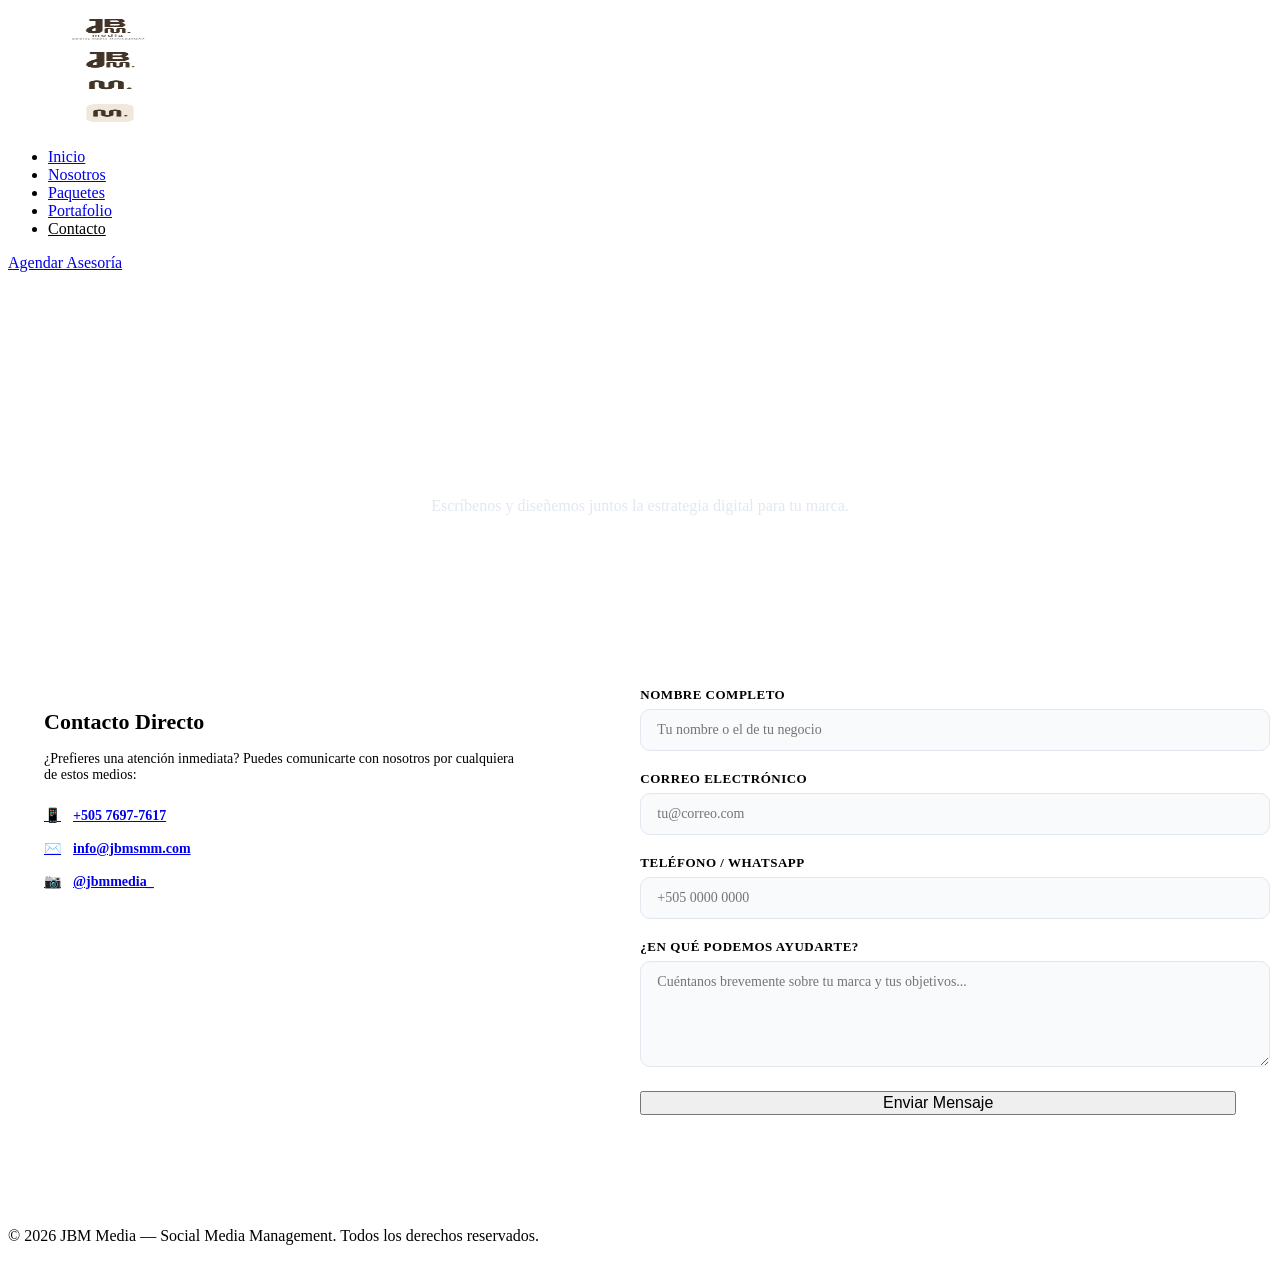
==== commit 75ffaa86: "Refactor contacto.html with updated styles and scripts" ====
--- a/contacto.html
+++ b/contacto.html
@@ -4,150 +4,20 @@
     <meta charset="UTF-8">
     <meta name="viewport" content="width=device-width, initial-scale=1.0, maximum-scale=1.0, user-scalable=no">
     <title>Contacto | JBM Media</title>
+
+    <link rel="icon" type="image/png" href="Logo JBM/PNG/8.png">
+    <link rel="preload" as="image" href="Logo JBM/PNG/1.png">
+
     <!-- Google Fonts -->
     <link rel="preconnect" href="https://fonts.googleapis.com">
     <link rel="preconnect" href="https://fonts.gstatic.com" crossorigin>
-    <link href="https://fonts.googleapis.com/css2?family=Plus+Jakarta+Sans:wght@300;400;500;600;700;800&display=swap" rel="stylesheet">
-    
+    <link href="https://fonts.googleapis.com/css2?family=Plus+Jakarta+Sans:wght@400;500;600;700;800&display=swap" rel="stylesheet">
+
+    <!-- Shared stylesheet (cached across every page of the site) -->
+    <link rel="stylesheet" href="styles.css">
+
     <style>
-        :root {
-            --primary-blue: #3871B8;
-            --dark-blue: #1A467B;
-            --accent-orange: #F59249;
-            --orange-hover: #E07A2E;
-            --light-blue: #779FBF;
-            --soft-cream: #FFFDD9;
-            --sand-bg: #F0E8DD;
-            --bg-white: #FFFFFF;
-            --text-dark: #1E293B;
-            --text-muted: #64748B;
-            --shadow-sm: 0 4px 6px -1px rgba(0,0,0,0.05);
-            --shadow-md: 0 10px 25px -5px rgba(0,0,0,0.08);
-            --shadow-lg: 0 20px 30px -10px rgba(56, 113, 184, 0.15);
-        }
-
-        * {
-            box-sizing: border-box;
-            margin: 0;
-            padding: 0;
-        }
-
-        html, body {
-            width: 100%;
-            max-width: 100%;
-            overflow-x: hidden;
-            scroll-behavior: smooth;
-        }
-
-        body {
-            font-family: 'Plus Jakarta Sans', -apple-system, BlinkMacSystemFont, sans-serif;
-            background-color: var(--sand-bg);
-            color: var(--text-dark);
-            line-height: 1.6;
-        }
-
-        a {
-            text-decoration: none;
-            color: inherit;
-        }
-
-        .container {
-            width: 100%;
-            max-width: 1200px;
-            margin: 0 auto;
-            padding: 0 20px;
-        }
-
-        /* NAVBAR */
-        .navbar {
-            background-color: rgba(255, 255, 255, 0.95);
-            backdrop-filter: blur(12px);
-            position: fixed;
-            top: 0;
-            left: 0;
-            width: 100%;
-            z-index: 1000;
-            border-bottom: 1px solid rgba(0, 0, 0, 0.05);
-            transition: all 0.4s ease-in-out;
-        }
-
-        .nav-container {
-            display: flex;
-            justify-content: space-between;
-            align-items: center;
-            height: 80px;
-            transition: height 0.3s ease;
-        }
-
-        .brand-logo {
-            display: flex;
-            align-items: center;
-            height: 100%;
-            cursor: pointer;
-        }
-
-        .brand-logo img {
-            height: 120px;
-            width: auto;
-            object-fit: contain;
-            margin: -20px 0;
-            transition: all 0.3s ease;
-        }
-
-        .nav-links {
-            display: flex;
-            gap: 32px;
-            align-items: center;
-            list-style: none;
-        }
-
-        .nav-links a {
-            font-size: 15px;
-            font-weight: 600;
-            color: var(--text-dark);
-            transition: all 0.3s ease;
-        }
-
-        .nav-links a:hover {
-            color: var(--primary-blue);
-        }
-
-        .navbar.scrolled {
-            background-color: rgba(26, 70, 123, 0.95);
-            backdrop-filter: blur(10px);
-            box-shadow: 0 4px 20px rgba(0, 0, 0, 0.2);
-            border-bottom: 1px solid rgba(255, 255, 255, 0.1);
-        }
-
-        .navbar.scrolled .nav-container { height: 60px; }
-        .navbar.scrolled .brand-logo img { height: 70px; margin: -5px 0; }
-        .navbar.scrolled .nav-links a { color: #FFFFFF; font-size: 14px; }
-
-        /* BUTTONS */
-        .btn {
-            display: inline-flex;
-            align-items: center;
-            justify-content: center;
-            gap: 8px;
-            padding: 12px 24px;
-            border-radius: 50px;
-            font-weight: 700;
-            font-size: 15px;
-            transition: all 0.25s ease;
-            cursor: pointer;
-            border: none;
-        }
-
-        .btn-primary {
-            background-color: var(--accent-orange);
-            color: #FFFFFF;
-            box-shadow: 0 4px 14px rgba(245, 146, 73, 0.35);
-        }
-
-        .btn-primary:hover {
-            background-color: var(--orange-hover);
-            transform: translateY(-2px);
-        }
+        /* ---- Page-specific styles for Contacto ---- */
 
         /* HEADER SECTION */
         .page-header {
@@ -241,7 +111,7 @@
             font-size: 14px;
             color: var(--text-dark);
             background-color: #F8FAFC;
-            transition: all 0.3s ease;
+            transition: border-color 0.3s ease, background-color 0.3s ease, box-shadow 0.3s ease;
         }
 
         .form-group input:focus,
@@ -252,7 +122,7 @@
             box-shadow: 0 0 0 3px rgba(56, 113, 184, 0.15);
         }
 
-        /* ESTILO PARA ALERTA DE PLAN SELECCIONADO */
+        /* PLAN SELECCIONADO ALERT */
         .plan-selected-alert {
             display: none;
             background-color: var(--soft-cream);
@@ -270,22 +140,6 @@
             font-weight: 800;
         }
 
-        /* FOOTER */
-        .footer {
-            background-color: #0F172A;
-            color: #94A3B8;
-            padding: 30px 0;
-            font-size: 13px;
-            text-align: center;
-        }
-
-        @media (max-width: 992px) {
-            .nav-links { display: none; }
-            .nav-container { height: 65px; }
-            .brand-logo img { height: 70px; margin: 0; }
-            .btn-primary { font-size: 12px; padding: 8px 16px; }
-        }
-
         @media (max-width: 768px) {
             .contact-wrapper { grid-template-columns: 1fr; gap: 24px; }
             .contact-info-card, .form-card { padding: 24px; }
@@ -299,7 +153,7 @@
     <nav class="navbar">
         <div class="container nav-container">
             <a href="index.html" class="brand-logo">
-                <img id="main-logo" src="https://lh3.googleusercontent.com/d/1kuGjd7Asx6DBSkwkhBo2AFdy-rX-raOz" alt="JBM Media Logo">
+                <img id="main-logo" src="Logo JBM/PNG/1.png" alt="JBM Media Logo" width="200" height="120">
             </a>
             <ul class="nav-links">
                 <li><a href="index.html">Inicio</a></li>
@@ -323,20 +177,20 @@
     <!-- MAIN CONTACT SECTION -->
     <main class="container">
         <div class="contact-wrapper">
-            
+
             <!-- DATOS DE CONTACTO -->
             <div class="contact-info-card">
                 <h3>Contacto Directo</h3>
                 <p>¿Prefieres una atención inmediata? Puedes comunicarte con nosotros por cualquiera de estos medios:</p>
-                
+
                 <div class="info-list">
-                    <a href="https://wa.me/50576977617" target="_blank" class="info-item">
+                    <a href="https://wa.me/50576977617" target="_blank" rel="noopener" class="info-item">
                         <span>📱</span> +505 7697-7617
                     </a>
                     <a href="mailto:info@jbmsmm.com" class="info-item">
                         <span>✉️</span> info@jbmsmm.com
                     </a>
-                    <a href="https://www.instagram.com/jbmmedia_/" target="_blank" class="info-item">
+                    <a href="https://www.instagram.com/jbmmedia_/" target="_blank" rel="noopener" class="info-item">
                         <span>📷</span> @jbmmedia_
                     </a>
                 </div>
@@ -344,14 +198,14 @@
 
             <!-- FORMULARIO DE FORMSUBMIT -->
             <div class="form-card">
-                
+
                 <!-- ALERTA DE PLAN SELECCIONADO (Aparece automáticamente si viene de paquetes.html) -->
                 <div id="planAlert" class="plan-selected-alert">
                     📌 Has seleccionado el plan: <span id="planNameText"></span>
                 </div>
 
                 <form action="https://formsubmit.co/info@jbmsmm.com" method="POST">
-                    
+
                     <!-- CONFIGURACIÓN DE REDIRECCIÓN Y CAPTCHA -->
                     <input type="hidden" name="_next" value="https://www.jbmsmm.com/">
                     <input type="hidden" name="_captcha" value="false">
@@ -395,430 +249,31 @@
         </div>
     </footer>
 
-    <!-- LOGO DYNAMIC SWAP, NAVBAR SCROLL & PARÁMETROS URL -->
+    <!-- Shared script (navbar state, logo swap) -->
+    <script src="script.js" defer></script>
+
+    <!-- Page-specific: pre-fill the form when arriving from paquetes.html?plan=... -->
     <script>
-        const navbar = document.querySelector('.navbar');
-        const logoImg = document.getElementById('main-logo');
-        
-        const defaultLogo = "https://lh3.googleusercontent.com/d/1kuGjd7Asx6DBSkwkhBo2AFdy-rX-raOz";
-        const whiteLogo = "https://lh3.googleusercontent.com/d/1MGDi2Pj3Pfm01IQtnaLCtCqAbn_V45s0";
-
-        function handleNavbarState() {
-            const isScrolled = window.scrollY > 40;
-            const isMobile = window.innerWidth <= 992;
-
-            if (isScrolled) {
-                navbar.classList.add('scrolled');
-            } else {
-                navbar.classList.remove('scrolled');
-            }
-
-            if (isScrolled || isMobile) {
-                logoImg.src = whiteLogo;
-            } else {
-                logoImg.src = defaultLogo;
-            }
-        }
-
-        // Detección automática del plan seleccionado desde la URL
-        function checkPlanQueryParam() {
-            const urlParams = new URLSearchParams(window.location.search);
-            const plan = urlParams.get('plan');
-
-            if (plan) {
-                const planAlert = document.getElementById('planAlert');
-                const planNameText = document.getElementById('planNameText');
-                const mensajeArea = document.getElementById('mensaje');
-                const planInputHidden = document.getElementById('planInputHidden');
-
-                // Mostrar el aviso visual sobre el formulario
+        document.addEventListener('DOMContentLoaded', function () {
+            var plan = new URLSearchParams(window.location.search).get('plan');
+            if (!plan) return;
+
+            var planAlert = document.getElementById('planAlert');
+            var planNameText = document.getElementById('planNameText');
+            var mensajeArea = document.getElementById('mensaje');
+            var planInputHidden = document.getElementById('planInputHidden');
+
+            if (planAlert && planNameText) {
                 planNameText.textContent = plan;
                 planAlert.style.display = 'block';
-
-                // Asignar el valor al campo oculto para el correo
-                if (planInputHidden) {
-                    planInputHidden.value = plan;
-                }
-
-                // Escribir un mensaje por defecto en el Textarea
-                if (mensajeArea && !mensajeArea.value) {
-                    mensajeArea.value = `¡Hola! Me gustaría contratar/recibir información sobre el plan: ${plan}.`;
-                }
             }
-        }
-
-        window.addEventListener('scroll', handleNavbarState);
-        window.addEventListener('resize', handleNavbarState);
-        document.addEventListener('DOMContentLoaded', () => {
-            handleNavbarState();
-            checkPlanQueryParam();
+            if (planInputHidden) {
+                planInputHidden.value = plan;
+            }
+            if (mensajeArea && !mensajeArea.value) {
+                mensajeArea.value = '¡Hola! Me gustaría contratar/recibir información sobre el plan: ' + plan + '.';
+            }
         });
     </script>
 </body>
-</html>            max-width: 100%;
-            overflow-x: hidden;
-            scroll-behavior: smooth;
-        }
-
-        body {
-            font-family: 'Plus Jakarta Sans', -apple-system, BlinkMacSystemFont, sans-serif;
-            background-color: var(--sand-bg);
-            color: var(--text-dark);
-            line-height: 1.6;
-        }
-
-        a {
-            text-decoration: none;
-            color: inherit;
-        }
-
-        .container {
-            width: 100%;
-            max-width: 1200px;
-            margin: 0 auto;
-            padding: 0 20px;
-        }
-
-        /* NAVBAR */
-        .navbar {
-            background-color: rgba(255, 255, 255, 0.95);
-            backdrop-filter: blur(12px);
-            position: fixed;
-            top: 0;
-            left: 0;
-            width: 100%;
-            z-index: 1000;
-            border-bottom: 1px solid rgba(0, 0, 0, 0.05);
-            transition: all 0.4s ease-in-out;
-        }
-
-        .nav-container {
-            display: flex;
-            justify-content: space-between;
-            align-items: center;
-            height: 80px;
-            transition: height 0.3s ease;
-        }
-
-        .brand-logo {
-            display: flex;
-            align-items: center;
-            height: 100%;
-            cursor: pointer;
-        }
-
-        .brand-logo img {
-            height: 120px;
-            width: auto;
-            object-fit: contain;
-            margin: -20px 0;
-            transition: all 0.3s ease;
-        }
-
-        .nav-links {
-            display: flex;
-            gap: 32px;
-            align-items: center;
-            list-style: none;
-        }
-
-        .nav-links a {
-            font-size: 15px;
-            font-weight: 600;
-            color: var(--text-dark);
-            transition: all 0.3s ease;
-        }
-
-        .nav-links a:hover {
-            color: var(--primary-blue);
-        }
-
-        .navbar.scrolled {
-            background-color: rgba(26, 70, 123, 0.95);
-            backdrop-filter: blur(10px);
-            box-shadow: 0 4px 20px rgba(0, 0, 0, 0.2);
-            border-bottom: 1px solid rgba(255, 255, 255, 0.1);
-        }
-
-        .navbar.scrolled .nav-container { height: 60px; }
-        .navbar.scrolled .brand-logo img { height: 70px; margin: -5px 0; }
-        .navbar.scrolled .nav-links a { color: #FFFFFF; font-size: 14px; }
-
-        /* BUTTONS */
-        .btn {
-            display: inline-flex;
-            align-items: center;
-            justify-content: center;
-            gap: 8px;
-            padding: 12px 24px;
-            border-radius: 50px;
-            font-weight: 700;
-            font-size: 15px;
-            transition: all 0.25s ease;
-            cursor: pointer;
-            border: none;
-        }
-
-        .btn-primary {
-            background-color: var(--accent-orange);
-            color: #FFFFFF;
-            box-shadow: 0 4px 14px rgba(245, 146, 73, 0.35);
-        }
-
-        .btn-primary:hover {
-            background-color: var(--orange-hover);
-            transform: translateY(-2px);
-        }
-
-        /* HEADER SECTION */
-        .page-header {
-            background: linear-gradient(135deg, var(--primary-blue) 0%, var(--dark-blue) 100%);
-            color: #FFFFFF;
-            padding: 140px 0 60px;
-            text-align: center;
-        }
-
-        .page-header h1 {
-            font-size: 38px;
-            font-weight: 800;
-            margin-bottom: 10px;
-        }
-
-        .page-header p {
-            font-size: 16px;
-            color: #E2E8F0;
-        }
-
-        /* FORM & CONTACT CONTAINER */
-        .contact-wrapper {
-            display: grid;
-            grid-template-columns: 1fr 1.2fr;
-            gap: 40px;
-            padding: 60px 0;
-        }
-
-        .contact-info-card {
-            background: var(--bg-white);
-            padding: 36px;
-            border-radius: 20px;
-            box-shadow: var(--shadow-sm);
-            height: fit-content;
-        }
-
-        .contact-info-card h3 {
-            font-size: 22px;
-            color: var(--dark-blue);
-            margin-bottom: 16px;
-        }
-
-        .contact-info-card p {
-            color: var(--text-muted);
-            margin-bottom: 24px;
-            font-size: 14px;
-        }
-
-        .info-list {
-            display: flex;
-            flex-direction: column;
-            gap: 16px;
-        }
-
-        .info-item {
-            display: flex;
-            align-items: center;
-            gap: 12px;
-            font-weight: 600;
-            font-size: 14px;
-        }
-
-        .form-card {
-            background: var(--bg-white);
-            padding: 36px;
-            border-radius: 20px;
-            box-shadow: var(--shadow-md);
-        }
-
-        .form-group {
-            margin-bottom: 20px;
-        }
-
-        .form-group label {
-            display: block;
-            font-size: 13px;
-            font-weight: 700;
-            color: var(--text-dark);
-            margin-bottom: 6px;
-            text-transform: uppercase;
-            letter-spacing: 0.5px;
-        }
-
-        .form-group input,
-        .form-group textarea {
-            width: 100%;
-            padding: 12px 16px;
-            border: 1.5px solid #E2E8F0;
-            border-radius: 10px;
-            font-family: inherit;
-            font-size: 14px;
-            color: var(--text-dark);
-            background-color: #F8FAFC;
-            transition: all 0.3s ease;
-        }
-
-        .form-group input:focus,
-        .form-group textarea:focus {
-            outline: none;
-            border-color: var(--primary-blue);
-            background-color: #FFFFFF;
-            box-shadow: 0 0 0 3px rgba(56, 113, 184, 0.15);
-        }
-
-        /* FOOTER */
-        .footer {
-            background-color: #0F172A;
-            color: #94A3B8;
-            padding: 30px 0;
-            font-size: 13px;
-            text-align: center;
-        }
-
-        @media (max-width: 992px) {
-            .nav-links { display: none; }
-            .nav-container { height: 65px; }
-            .brand-logo img { height: 70px; margin: 0; }
-            .btn-primary { font-size: 12px; padding: 8px 16px; }
-        }
-
-        @media (max-width: 768px) {
-            .contact-wrapper { grid-template-columns: 1fr; gap: 24px; }
-            .contact-info-card, .form-card { padding: 24px; }
-            .page-header h1 { font-size: 28px; }
-        }
-    </style>
-</head>
-<body>
-
-    <!-- NAVBAR -->
-    <nav class="navbar">
-        <div class="container nav-container">
-            <a href="index.html" class="brand-logo">
-                <img id="main-logo" src="https://lh3.googleusercontent.com/d/1kuGjd7Asx6DBSkwkhBo2AFdy-rX-raOz" alt="JBM Media Logo">
-            </a>
-            <ul class="nav-links">
-                <li><a href="index.html">Inicio</a></li>
-                <li><a href="index.html#nosotros">Nosotros</a></li>
-                <li><a href="paquetes.html">Paquetes</a></li>
-                <li><a href="index.html#portafolio">Portafolio</a></li>
-                <li><a href="contacto.html" style="color: var(--accent-orange);">Contacto</a></li>
-            </ul>
-            <a href="contacto.html" class="btn btn-primary">Agendar Asesoría</a>
-        </div>
-    </nav>
-
-    <!-- HEADER -->
-    <header class="page-header">
-        <div class="container">
-            <h1>Hablemos de tu Proyecto</h1>
-            <p>Escríbenos y diseñemos juntos la estrategia digital para tu marca.</p>
-        </div>
-    </header>
-
-    <!-- MAIN CONTACT SECTION -->
-    <main class="container">
-        <div class="contact-wrapper">
-            
-            <!-- DATOS DE CONTACTO -->
-            <div class="contact-info-card">
-                <h3>Contacto Directo</h3>
-                <p>¿Prefieres una atención inmediata? Puedes comunicarte con nosotros por cualquiera de estos medios:</p>
-                
-                <div class="info-list">
-                    <a href="https://wa.me/50576977617" target="_blank" class="info-item">
-                        <span>📱</span> +505 7697-7617
-                    </a>
-                    <a href="mailto:info@jbmsmm.com" class="info-item">
-                        <span>✉️</span> info@jbmsmm.com
-                    </a>
-                    <a href="https://www.instagram.com/jbmmedia_/" target="_blank" class="info-item">
-                        <span>📷</span> @jbmmedia_
-                    </a>
-                </div>
-            </div>
-
-            <!-- FORMULARIO DE FORMSUBMIT -->
-            <div class="form-card">
-                <form action="https://formsubmit.co/info@jbmsmm.com" method="POST">
-                    
-                    <!-- CONFIGURACIÓN DE REDIRECCIÓN Y CAPTCHA -->
-                    <input type="hidden" name="_next" value="https://www.jbmsmm.com/">
-                    <input type="hidden" name="_captcha" value="false">
-
-                    <div class="form-group">
-                        <label for="nombre">Nombre Completo</label>
-                        <input type="text" id="nombre" name="Nombre" placeholder="Tu nombre o el de tu negocio" required>
-                    </div>
-
-                    <div class="form-group">
-                        <label for="email">Correo Electrónico</label>
-                        <input type="email" id="email" name="Correo" placeholder="tu@correo.com" required>
-                    </div>
-
-                    <div class="form-group">
-                        <label for="telefono">Teléfono / WhatsApp</label>
-                        <input type="tel" id="telefono" name="Telefono" placeholder="+505 0000 0000">
-                    </div>
-
-                    <div class="form-group">
-                        <label for="mensaje">¿En qué podemos ayudarte?</label>
-                        <textarea id="mensaje" name="Mensaje" rows="5" placeholder="Cuéntanos brevemente sobre tu marca y tus objetivos..." required></textarea>
-                    </div>
-
-                    <button type="submit" class="btn btn-primary" style="width: 100%; font-size: 16px;">
-                        Enviar Mensaje
-                    </button>
-                </form>
-            </div>
-
-        </div>
-    </main>
-
-    <!-- FOOTER -->
-    <footer class="footer">
-        <div class="container">
-            <p>© 2026 JBM Media — Social Media Management. Todos los derechos reservados.</p>
-        </div>
-    </footer>
-
-    <!-- LOGO DYNAMIC SWAP & NAVBAR SCROLL SCRIPT -->
-    <script>
-        const navbar = document.querySelector('.navbar');
-        const logoImg = document.getElementById('main-logo');
-        
-        // URLs de los Logos
-        const defaultLogo = "https://lh3.googleusercontent.com/d/1kuGjd7Asx6DBSkwkhBo2AFdy-rX-raOz";
-        const whiteLogo = "https://lh3.googleusercontent.com/d/1MGDi2Pj3Pfm01IQtnaLCtCqAbn_V45s0";
-
-        function handleNavbarState() {
-            const isScrolled = window.scrollY > 40;
-            const isMobile = window.innerWidth <= 992;
-
-            if (isScrolled) {
-                navbar.classList.add('scrolled');
-            } else {
-                navbar.classList.remove('scrolled');
-            }
-
-            // Cambia a logo blanco al hacer scroll o estar en resolución móvil
-            if (isScrolled || isMobile) {
-                logoImg.src = whiteLogo;
-            } else {
-                logoImg.src = defaultLogo;
-            }
-        }
-
-        window.addEventListener('scroll', handleNavbarState);
-        window.addEventListener('resize', handleNavbarState);
-        document.addEventListener('DOMContentLoaded', handleNavbarState);
-    </script>
-</body>
 </html>
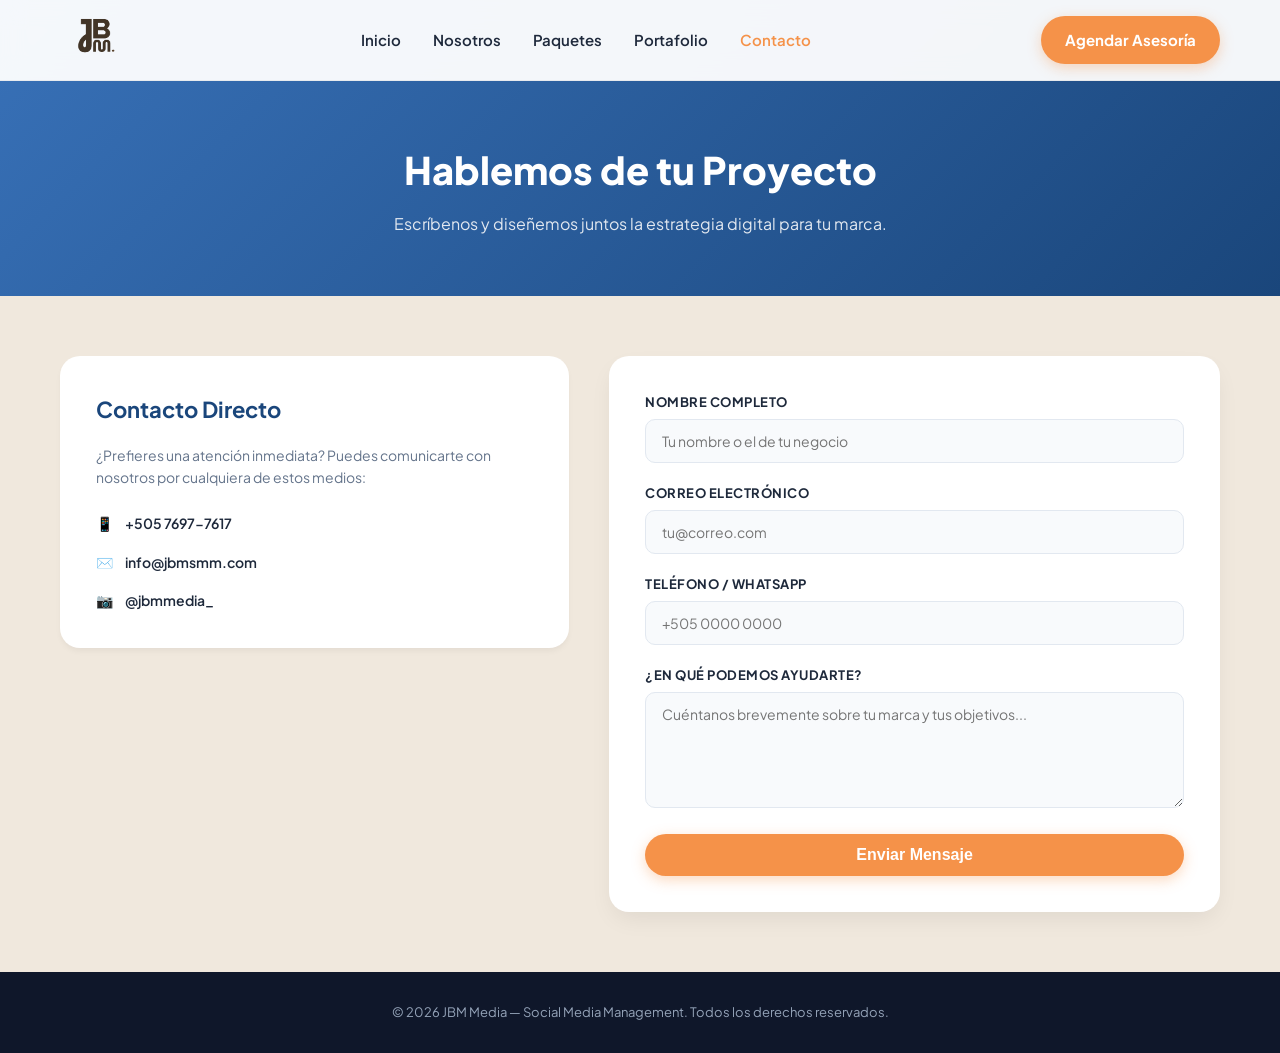
==== commit 98b3c01d: "Update logo image references in contacto.html" ====
--- a/contacto.html
+++ b/contacto.html
@@ -6,7 +6,7 @@
     <title>Contacto | JBM Media</title>
 
     <link rel="icon" type="image/png" href="Logo JBM/PNG/8.png">
-    <link rel="preload" as="image" href="Logo JBM/PNG/1.png">
+    <link rel="preload" as="image" href="Logo JBM/PNG/4.png">
 
     <!-- Google Fonts -->
     <link rel="preconnect" href="https://fonts.googleapis.com">
@@ -153,7 +153,7 @@
     <nav class="navbar">
         <div class="container nav-container">
             <a href="index.html" class="brand-logo">
-                <img id="main-logo" src="Logo JBM/PNG/1.png" alt="JBM Media Logo" width="200" height="120">
+                <img id="main-logo" src="Logo JBM/PNG/4.png" alt="JBM Media Logo" width="200" height="120">
             </a>
             <ul class="nav-links">
                 <li><a href="index.html">Inicio</a></li>
--- a/styles.css
+++ b/styles.css
@@ -0,0 +1,274 @@
+/* ==========================================================================
+   JBM Media — Shared stylesheet
+   Used by index.html, paquetes.html and contacto.html.
+   Loading this once and letting the browser cache it means visitors don't
+   re-download the navbar/button/footer CSS on every page they visit.
+   ========================================================================== */
+
+:root {
+    --primary-blue: #3871B8;
+    --dark-blue: #1A467B;
+    --accent-orange: #F59249;
+    --orange-hover: #E07A2E;
+    --light-blue: #779FBF;
+    --soft-cream: #FFFDD9;
+    --sand-bg: #F0E8DD;
+    --bg-white: #FFFFFF;
+    --text-dark: #1E293B;
+    --text-muted: #64748B;
+    --shadow-sm: 0 4px 6px -1px rgba(0,0,0,0.05);
+    --shadow-md: 0 10px 25px -5px rgba(0,0,0,0.08);
+    --shadow-lg: 0 20px 30px -10px rgba(56, 113, 184, 0.15);
+    --shadow-hover: 0 20px 35px -10px rgba(0, 0, 0, 0.12);
+}
+
+* {
+    box-sizing: border-box;
+    margin: 0;
+    padding: 0;
+}
+
+html {
+    scroll-behavior: smooth;
+}
+
+html, body {
+    width: 100%;
+    max-width: 100%;
+    overflow-x: hidden;
+}
+
+body {
+    font-family: 'Plus Jakarta Sans', -apple-system, BlinkMacSystemFont, sans-serif;
+    background-color: var(--sand-bg);
+    color: var(--text-dark);
+    line-height: 1.6;
+}
+
+a {
+    text-decoration: none;
+    color: inherit;
+}
+
+.container {
+    width: 100%;
+    max-width: 1200px;
+    margin: 0 auto;
+    padding: 0 20px;
+}
+
+/* --- SCROLL REVEAL (used on sections that opt in with .reveal) --- */
+.reveal {
+    opacity: 0;
+    transform: translateY(30px);
+    transition: opacity 0.8s ease-out, transform 0.8s ease-out;
+}
+
+.reveal.active {
+    opacity: 1;
+    transform: translateY(0);
+}
+
+/* ==========================================================================
+   NAVIGATION BAR (identical structure on every page)
+   ========================================================================== */
+.navbar {
+    background-color: rgba(255, 255, 255, 0.95);
+    backdrop-filter: blur(12px);
+    -webkit-backdrop-filter: blur(12px);
+    position: fixed;
+    top: 0;
+    left: 0;
+    width: 100%;
+    z-index: 1000;
+    border-bottom: 1px solid rgba(0, 0, 0, 0.05);
+    transition: background-color 0.3s ease, box-shadow 0.3s ease;
+}
+
+.nav-container {
+    display: flex;
+    justify-content: space-between;
+    align-items: center;
+    height: 80px;
+    transition: height 0.3s ease;
+}
+
+.brand-logo {
+    display: flex;
+    align-items: center;
+    height: 100%;
+}
+
+.brand-logo img {
+    height: 120px;
+    width: auto;
+    object-fit: contain;
+    margin: -20px 0;
+    transition: height 0.3s ease, margin 0.3s ease, transform 0.3s ease;
+}
+
+.brand-logo:hover img {
+    transform: scale(1.05);
+}
+
+.nav-links {
+    display: flex;
+    gap: 32px;
+    align-items: center;
+    list-style: none;
+}
+
+.nav-links a {
+    font-size: 15px;
+    font-weight: 600;
+    color: var(--text-dark);
+    transition: color 0.3s ease;
+    position: relative;
+}
+
+.nav-links a::after {
+    content: '';
+    position: absolute;
+    width: 0;
+    height: 2px;
+    bottom: -4px;
+    left: 0;
+    background-color: var(--primary-blue);
+    transition: width 0.3s ease;
+}
+
+.nav-links a:hover {
+    color: var(--primary-blue);
+}
+
+.nav-links a:hover::after {
+    width: 100%;
+}
+
+.nav-actions {
+    display: flex;
+    align-items: center;
+    gap: 10px;
+}
+
+.btn-mobile-prices {
+    display: none;
+    background-color: rgba(56, 113, 184, 0.1);
+    color: var(--primary-blue);
+    border: 1px solid rgba(56, 113, 184, 0.3);
+    border-radius: 50px;
+    font-weight: 700;
+    text-align: center;
+    transition: all 0.3s ease;
+}
+
+.navbar.scrolled {
+    background-color: rgba(26, 70, 123, 0.95);
+    backdrop-filter: blur(10px);
+    -webkit-backdrop-filter: blur(10px);
+    box-shadow: 0 4px 20px rgba(0, 0, 0, 0.2);
+    border-bottom: 1px solid rgba(255, 255, 255, 0.1);
+}
+
+.navbar.scrolled .nav-container {
+    height: 60px;
+}
+
+.navbar.scrolled .brand-logo img {
+    height: 70px;
+    margin: -5px 0;
+}
+
+.navbar.scrolled .nav-links a {
+    color: #FFFFFF;
+    font-size: 14px;
+}
+
+.navbar.scrolled .nav-links a::after {
+    background-color: var(--accent-orange);
+}
+
+.navbar.scrolled .btn-primary {
+    padding: 8px 16px;
+    font-size: 13px;
+}
+
+.navbar.scrolled .btn-mobile-prices {
+    color: #FFFFFF;
+    border-color: rgba(255, 255, 255, 0.4);
+    background-color: rgba(255, 255, 255, 0.15);
+}
+
+/* ==========================================================================
+   BUTTONS
+   ========================================================================== */
+.btn {
+    display: inline-flex;
+    align-items: center;
+    justify-content: center;
+    gap: 8px;
+    padding: 12px 24px;
+    border-radius: 50px;
+    font-weight: 700;
+    font-size: 15px;
+    transition: background-color 0.3s ease, transform 0.3s ease, box-shadow 0.3s ease;
+    cursor: pointer;
+    border: none;
+    white-space: nowrap;
+}
+
+.btn-primary {
+    background-color: var(--accent-orange);
+    color: #FFFFFF;
+    box-shadow: 0 4px 14px rgba(245, 146, 73, 0.35);
+}
+
+.btn-primary:hover {
+    background-color: var(--orange-hover);
+    transform: translateY(-3px) scale(1.02);
+    box-shadow: 0 8px 20px rgba(245, 146, 73, 0.45);
+}
+
+.btn-secondary {
+    background-color: rgba(255, 255, 255, 0.15);
+    color: #FFFFFF;
+    border: 1px solid rgba(255, 255, 255, 0.3);
+    backdrop-filter: blur(5px);
+    -webkit-backdrop-filter: blur(5px);
+}
+
+.btn-secondary:hover {
+    background-color: rgba(255, 255, 255, 0.25);
+    transform: translateY(-3px) scale(1.02);
+    border-color: rgba(255, 255, 255, 0.6);
+}
+
+/* ==========================================================================
+   FOOTER
+   ========================================================================== */
+.footer {
+    background-color: #0F172A;
+    color: #94A3B8;
+    padding: 30px 0;
+    font-size: 13px;
+    text-align: center;
+}
+
+/* ==========================================================================
+   RESPONSIVE — one consistent breakpoint for the nav on every page
+   ========================================================================== */
+@media (max-width: 768px) {
+    .container { padding: 0 16px; }
+    .nav-container { height: 65px; }
+    .brand-logo img { height: 70px; margin: 0; }
+    .nav-links { display: none; }
+    .btn-mobile-prices {
+        display: inline-flex;
+        font-size: 11px;
+        padding: 7px 12px;
+    }
+    .nav-actions .btn-primary {
+        font-size: 11px;
+        padding: 7px 12px;
+    }
+}
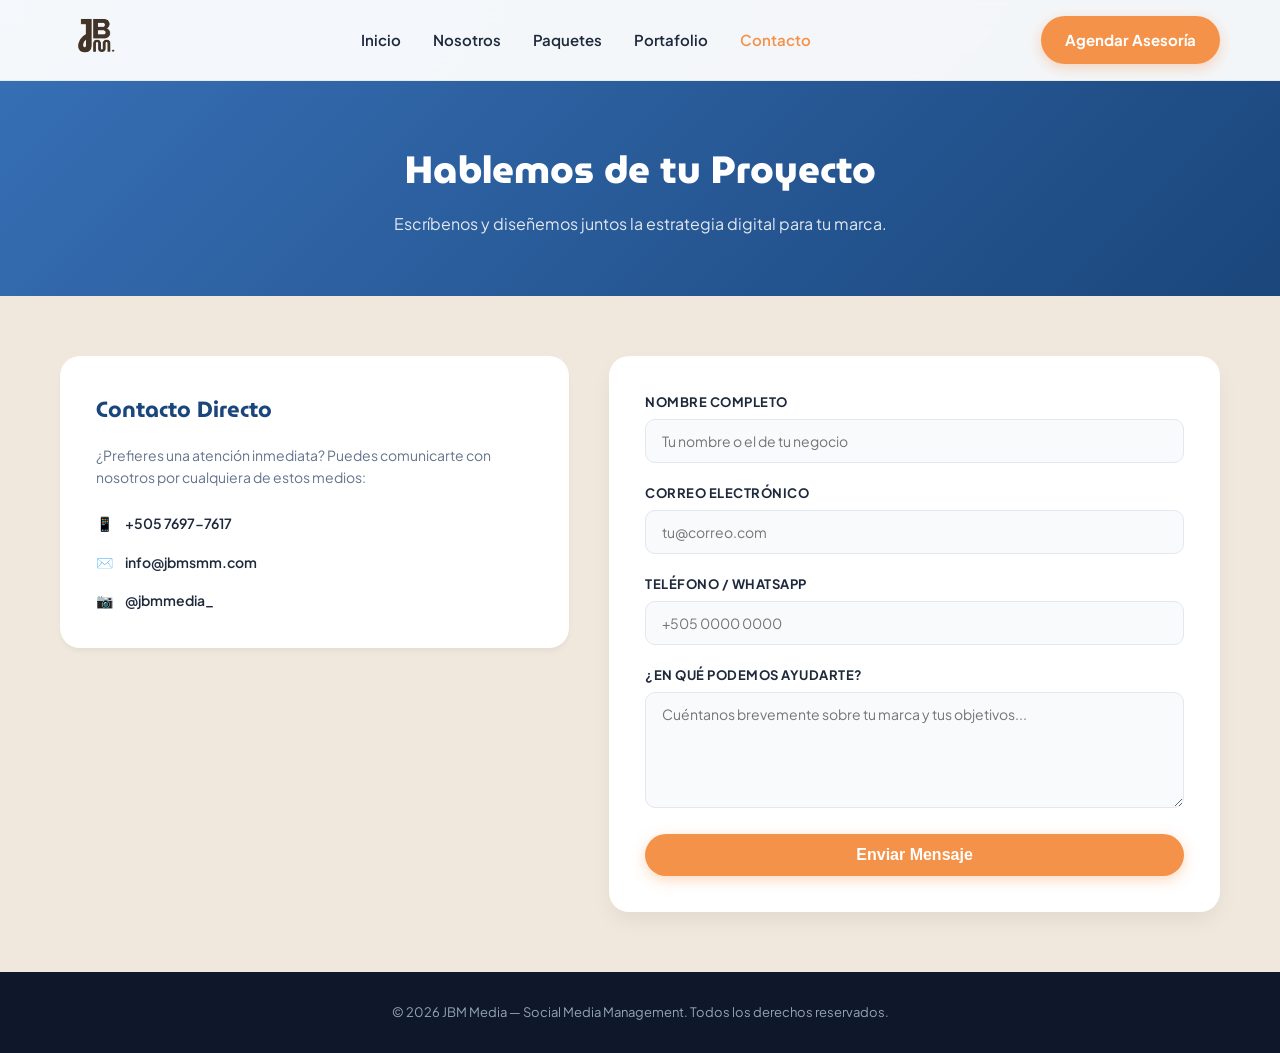
==== commit ae5aef29: "Update Google Fonts link in contacto.html" ====
--- a/contacto.html
+++ b/contacto.html
@@ -11,7 +11,7 @@
     <!-- Google Fonts -->
     <link rel="preconnect" href="https://fonts.googleapis.com">
     <link rel="preconnect" href="https://fonts.gstatic.com" crossorigin>
-    <link href="https://fonts.googleapis.com/css2?family=Plus+Jakarta+Sans:wght@400;500;600;700;800&display=swap" rel="stylesheet">
+    <link href="https://fonts.googleapis.com/css2?family=MuseoModerno:wght@600;700;800&family=Plus+Jakarta+Sans:wght@400;500;600;700;800&display=swap" rel="stylesheet">
 
     <!-- Shared stylesheet (cached across every page of the site) -->
     <link rel="stylesheet" href="styles.css">
--- a/styles.css
+++ b/styles.css
@@ -6,6 +6,7 @@
    ========================================================================== */
 
 :root {
+    --font-heading: 'MuseoModerno', 'Plus Jakarta Sans', sans-serif;
     --primary-blue: #3871B8;
     --dark-blue: #1A467B;
     --accent-orange: #F59249;
@@ -50,6 +51,12 @@
     color: inherit;
 }
 
+/* Brand typeface (per brandbook) on every heading site-wide.
+   Body copy, nav, and buttons stay on Plus Jakarta Sans for readability. */
+h1, h2, h3, h4 {
+    font-family: var(--font-heading);
+}
+
 .container {
     width: 100%;
     max-width: 1200px;
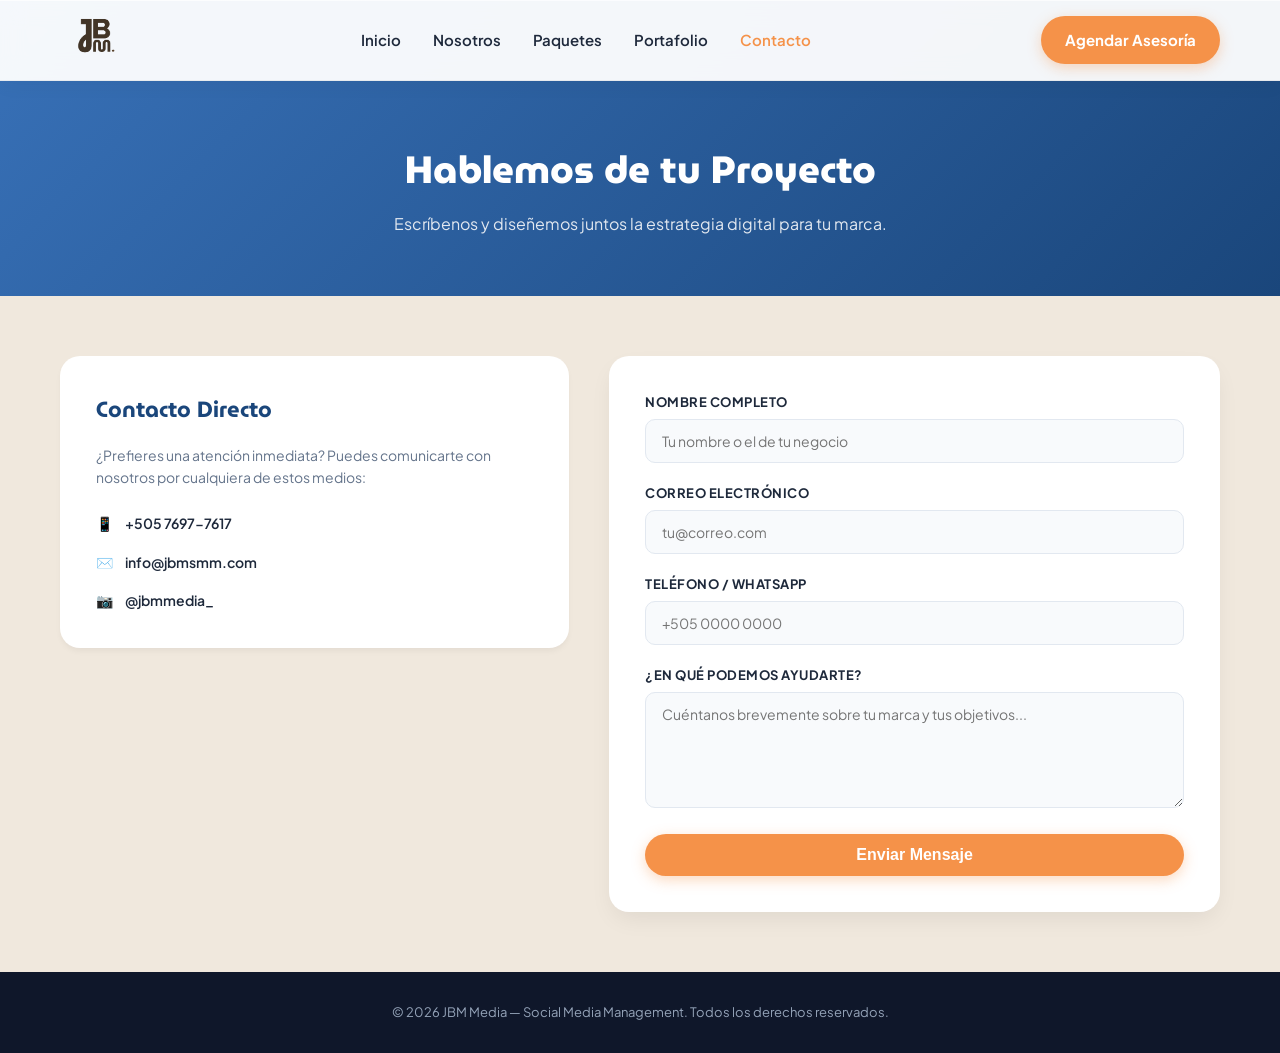
==== commit a5bec44a: "Update 'Nosotros' link to point to nuevos.html" ====
--- a/contacto.html
+++ b/contacto.html
@@ -157,7 +157,7 @@
             </a>
             <ul class="nav-links">
                 <li><a href="index.html">Inicio</a></li>
-                <li><a href="index.html#nosotros">Nosotros</a></li>
+                <li><a href="nosotros.html">Nosotros</a></li>
                 <li><a href="paquetes.html">Paquetes</a></li>
                 <li><a href="index.html#portafolio">Portafolio</a></li>
                 <li><a href="contacto.html" style="color: var(--accent-orange);">Contacto</a></li>
--- a/styles.css
+++ b/styles.css
@@ -80,15 +80,16 @@
    NAVIGATION BAR (identical structure on every page)
    ========================================================================== */
 .navbar {
-    background-color: rgba(255, 255, 255, 0.95);
-    backdrop-filter: blur(12px);
-    -webkit-backdrop-filter: blur(12px);
+    background-color: rgba(255, 255, 255, 0.6);
+    backdrop-filter: blur(20px) saturate(180%);
+    -webkit-backdrop-filter: blur(20px) saturate(180%);
     position: fixed;
     top: 0;
     left: 0;
     width: 100%;
     z-index: 1000;
-    border-bottom: 1px solid rgba(0, 0, 0, 0.05);
+    border-bottom: 1px solid rgba(255, 255, 255, 0.5);
+    box-shadow: inset 0 1px 0 rgba(255, 255, 255, 0.7), 0 4px 20px rgba(0, 0, 0, 0.04);
     transition: background-color 0.3s ease, box-shadow 0.3s ease;
 }
 
@@ -170,11 +171,11 @@
 }
 
 .navbar.scrolled {
-    background-color: rgba(26, 70, 123, 0.95);
-    backdrop-filter: blur(10px);
-    -webkit-backdrop-filter: blur(10px);
-    box-shadow: 0 4px 20px rgba(0, 0, 0, 0.2);
-    border-bottom: 1px solid rgba(255, 255, 255, 0.1);
+    background-color: rgba(26, 70, 123, 0.72);
+    backdrop-filter: blur(20px) saturate(180%);
+    -webkit-backdrop-filter: blur(20px) saturate(180%);
+    box-shadow: 0 4px 24px rgba(0, 0, 0, 0.25), inset 0 1px 0 rgba(255, 255, 255, 0.15);
+    border-bottom: 1px solid rgba(255, 255, 255, 0.15);
 }
 
 .navbar.scrolled .nav-container {
@@ -278,4 +279,248 @@
         font-size: 11px;
         padding: 7px 12px;
     }
-}
+}    width: 100%;
+    max-width: 100%;
+    overflow-x: hidden;
+}
+
+body {
+    font-family: 'Plus Jakarta Sans', -apple-system, BlinkMacSystemFont, sans-serif;
+    background-color: var(--sand-bg);
+    color: var(--text-dark);
+    line-height: 1.6;
+}
+
+a {
+    text-decoration: none;
+    color: inherit;
+}
+
+/* Brand typeface (per brandbook) on every heading site-wide.
+   Body copy, nav, and buttons stay on Plus Jakarta Sans for readability. */
+h1, h2, h3, h4 {
+    font-family: var(--font-heading);
+}
+
+.container {
+    width: 100%;
+    max-width: 1200px;
+    margin: 0 auto;
+    padding: 0 20px;
+}
+
+/* --- SCROLL REVEAL (used on sections that opt in with .reveal) --- */
+.reveal {
+    opacity: 0;
+    transform: translateY(30px);
+    transition: opacity 0.8s ease-out, transform 0.8s ease-out;
+}
+
+.reveal.active {
+    opacity: 1;
+    transform: translateY(0);
+}
+
+/* ==========================================================================
+   NAVIGATION BAR (identical structure on every page)
+   ========================================================================== */
+.navbar {
+    background-color: rgba(255, 255, 255, 0.95);
+    backdrop-filter: blur(12px);
+    -webkit-backdrop-filter: blur(12px);
+    position: fixed;
+    top: 0;
+    left: 0;
+    width: 100%;
+    z-index: 1000;
+    border-bottom: 1px solid rgba(0, 0, 0, 0.05);
+    transition: background-color 0.3s ease, box-shadow 0.3s ease;
+}
+
+.nav-container {
+    display: flex;
+    justify-content: space-between;
+    align-items: center;
+    height: 80px;
+    transition: height 0.3s ease;
+}
+
+.brand-logo {
+    display: flex;
+    align-items: center;
+    height: 100%;
+}
+
+.brand-logo img {
+    height: 120px;
+    width: auto;
+    object-fit: contain;
+    margin: -20px 0;
+    transition: height 0.3s ease, margin 0.3s ease, transform 0.3s ease;
+}
+
+.brand-logo:hover img {
+    transform: scale(1.05);
+}
+
+.nav-links {
+    display: flex;
+    gap: 32px;
+    align-items: center;
+    list-style: none;
+}
+
+.nav-links a {
+    font-size: 15px;
+    font-weight: 600;
+    color: var(--text-dark);
+    transition: color 0.3s ease;
+    position: relative;
+}
+
+.nav-links a::after {
+    content: '';
+    position: absolute;
+    width: 0;
+    height: 2px;
+    bottom: -4px;
+    left: 0;
+    background-color: var(--primary-blue);
+    transition: width 0.3s ease;
+}
+
+.nav-links a:hover {
+    color: var(--primary-blue);
+}
+
+.nav-links a:hover::after {
+    width: 100%;
+}
+
+.nav-actions {
+    display: flex;
+    align-items: center;
+    gap: 10px;
+}
+
+.btn-mobile-prices {
+    display: none;
+    background-color: rgba(56, 113, 184, 0.1);
+    color: var(--primary-blue);
+    border: 1px solid rgba(56, 113, 184, 0.3);
+    border-radius: 50px;
+    font-weight: 700;
+    text-align: center;
+    transition: all 0.3s ease;
+}
+
+.navbar.scrolled {
+    background-color: rgba(26, 70, 123, 0.95);
+    backdrop-filter: blur(10px);
+    -webkit-backdrop-filter: blur(10px);
+    box-shadow: 0 4px 20px rgba(0, 0, 0, 0.2);
+    border-bottom: 1px solid rgba(255, 255, 255, 0.1);
+}
+
+.navbar.scrolled .nav-container {
+    height: 60px;
+}
+
+.navbar.scrolled .brand-logo img {
+    height: 70px;
+    margin: -5px 0;
+}
+
+.navbar.scrolled .nav-links a {
+    color: #FFFFFF;
+    font-size: 14px;
+}
+
+.navbar.scrolled .nav-links a::after {
+    background-color: var(--accent-orange);
+}
+
+.navbar.scrolled .btn-primary {
+    padding: 8px 16px;
+    font-size: 13px;
+}
+
+.navbar.scrolled .btn-mobile-prices {
+    color: #FFFFFF;
+    border-color: rgba(255, 255, 255, 0.4);
+    background-color: rgba(255, 255, 255, 0.15);
+}
+
+/* ==========================================================================
+   BUTTONS
+   ========================================================================== */
+.btn {
+    display: inline-flex;
+    align-items: center;
+    justify-content: center;
+    gap: 8px;
+    padding: 12px 24px;
+    border-radius: 50px;
+    font-weight: 700;
+    font-size: 15px;
+    transition: background-color 0.3s ease, transform 0.3s ease, box-shadow 0.3s ease;
+    cursor: pointer;
+    border: none;
+    white-space: nowrap;
+}
+
+.btn-primary {
+    background-color: var(--accent-orange);
+    color: #FFFFFF;
+    box-shadow: 0 4px 14px rgba(245, 146, 73, 0.35);
+}
+
+.btn-primary:hover {
+    background-color: var(--orange-hover);
+    transform: translateY(-3px) scale(1.02);
+    box-shadow: 0 8px 20px rgba(245, 146, 73, 0.45);
+}
+
+.btn-secondary {
+    background-color: rgba(255, 255, 255, 0.15);
+    color: #FFFFFF;
+    border: 1px solid rgba(255, 255, 255, 0.3);
+    backdrop-filter: blur(5px);
+    -webkit-backdrop-filter: blur(5px);
+}
+
+.btn-secondary:hover {
+    background-color: rgba(255, 255, 255, 0.25);
+    transform: translateY(-3px) scale(1.02);
+    border-color: rgba(255, 255, 255, 0.6);
+}
+
+/* ==========================================================================
+   FOOTER
+   ========================================================================== */
+.footer {
+    background-color: #0F172A;
+    color: #94A3B8;
+    padding: 30px 0;
+    font-size: 13px;
+    text-align: center;
+}
+
+/* ==========================================================================
+   RESPONSIVE — one consistent breakpoint for the nav on every page
+   ========================================================================== */
+@media (max-width: 768px) {
+    .container { padding: 0 16px; }
+    .nav-container { height: 65px; }
+    .brand-logo img { height: 70px; margin: 0; }
+    .nav-links { display: none; }
+    .btn-mobile-prices {
+        display: inline-flex;
+        font-size: 11px;
+        padding: 7px 12px;
+    }
+    .nav-actions .btn-primary {
+        font-size: 11px;
+        padding: 7px 12px;
+    }
+}
